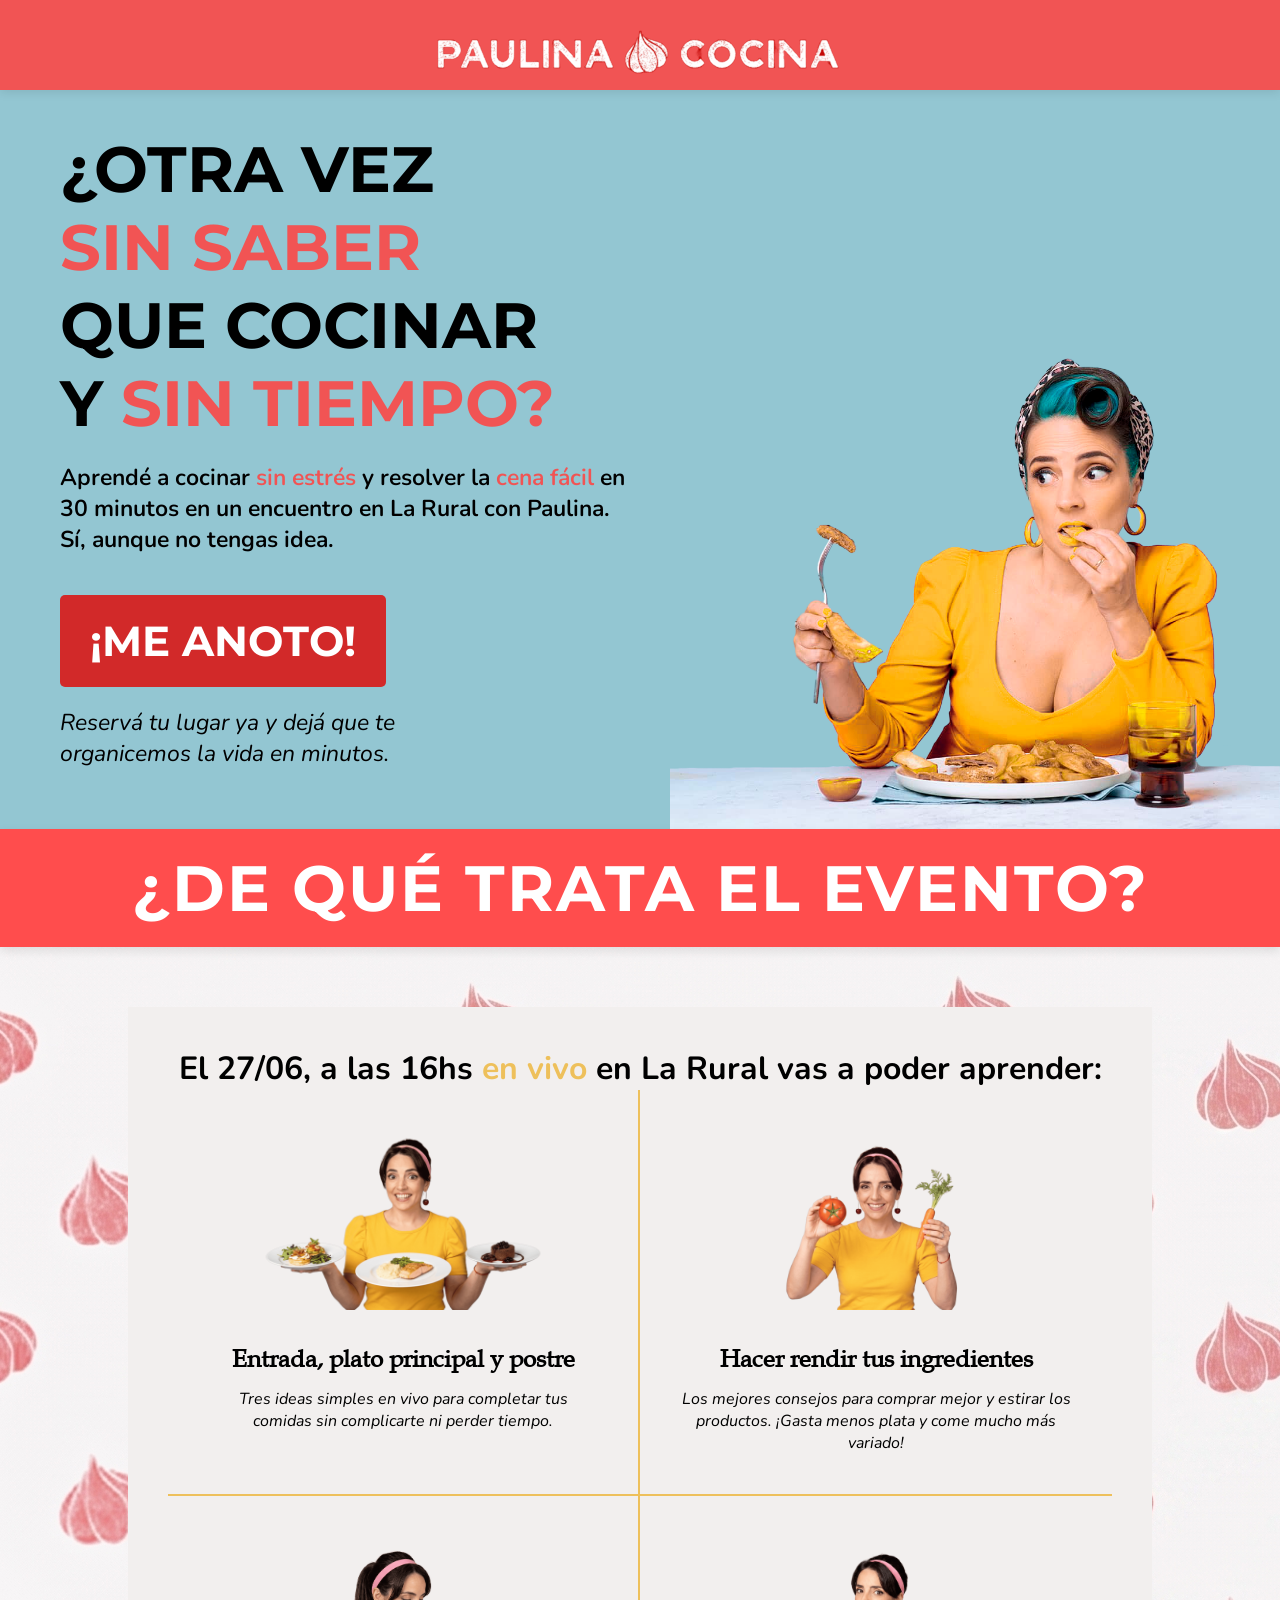
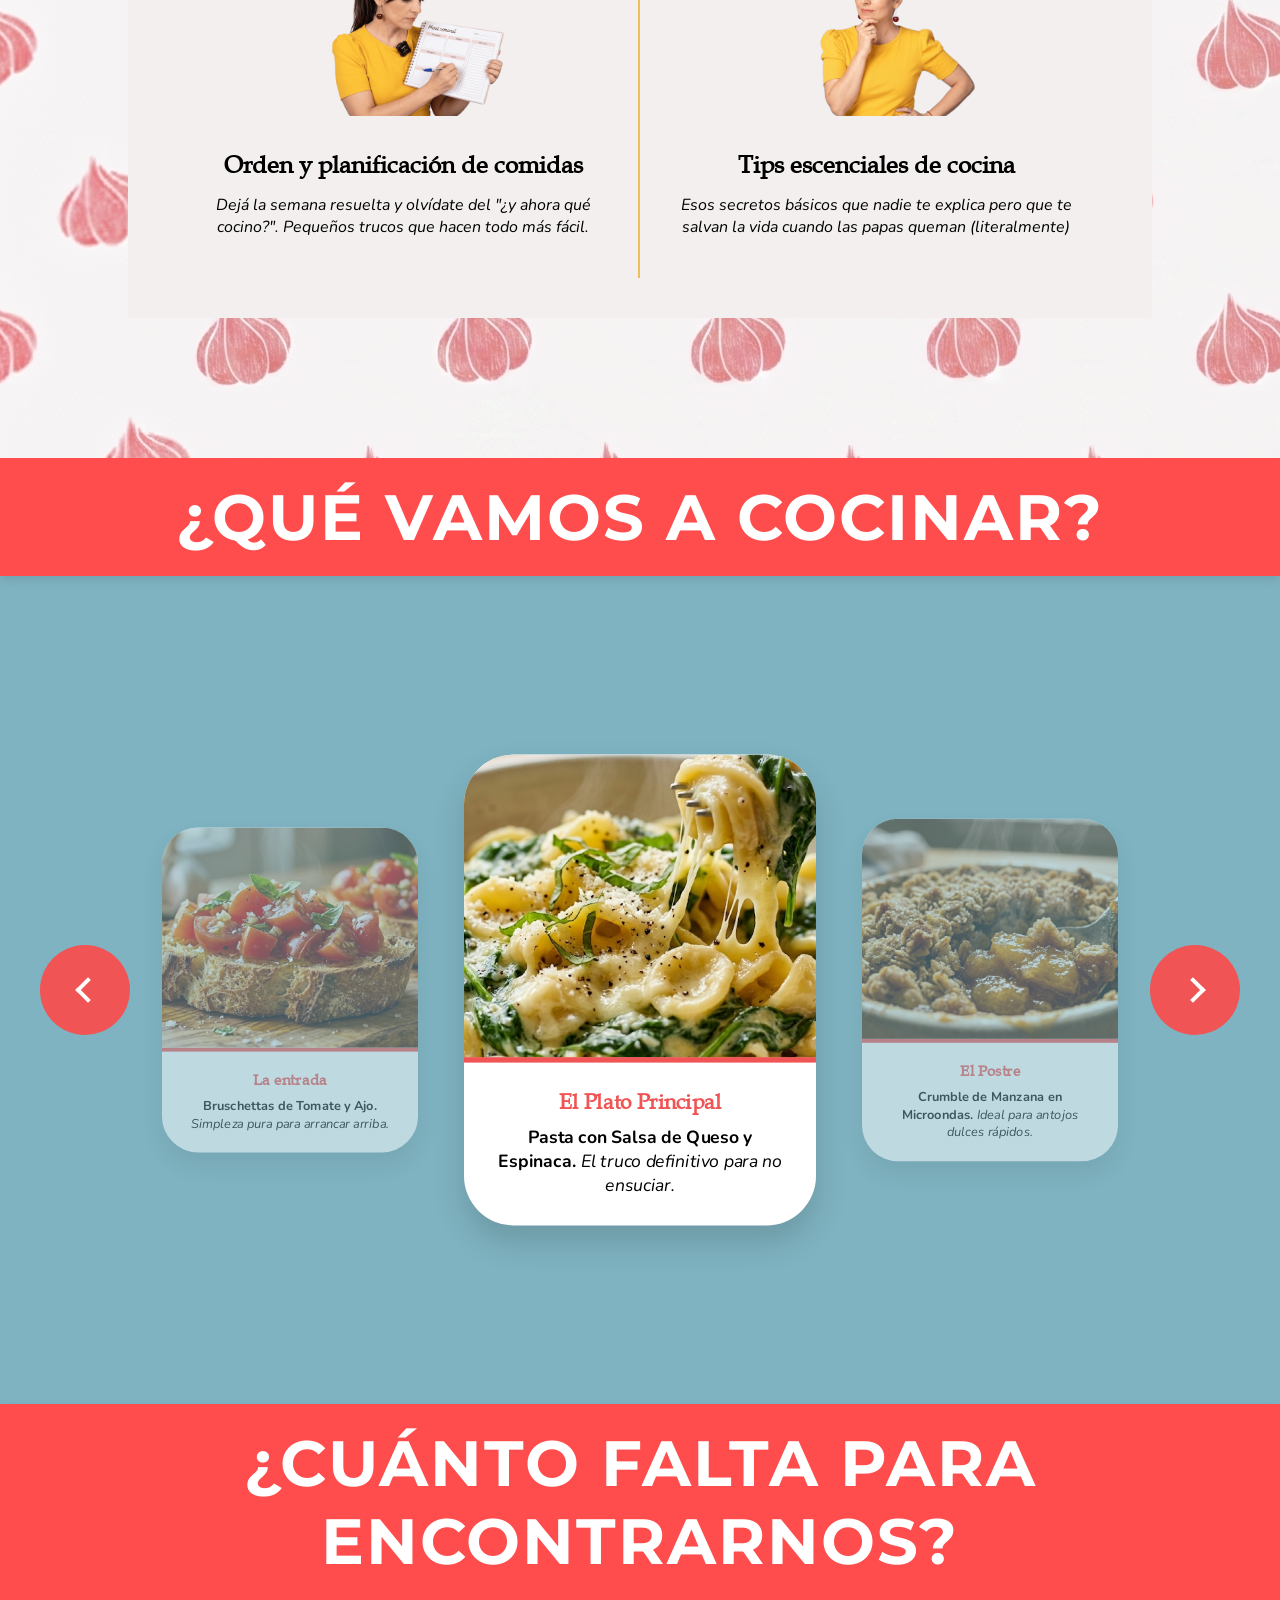
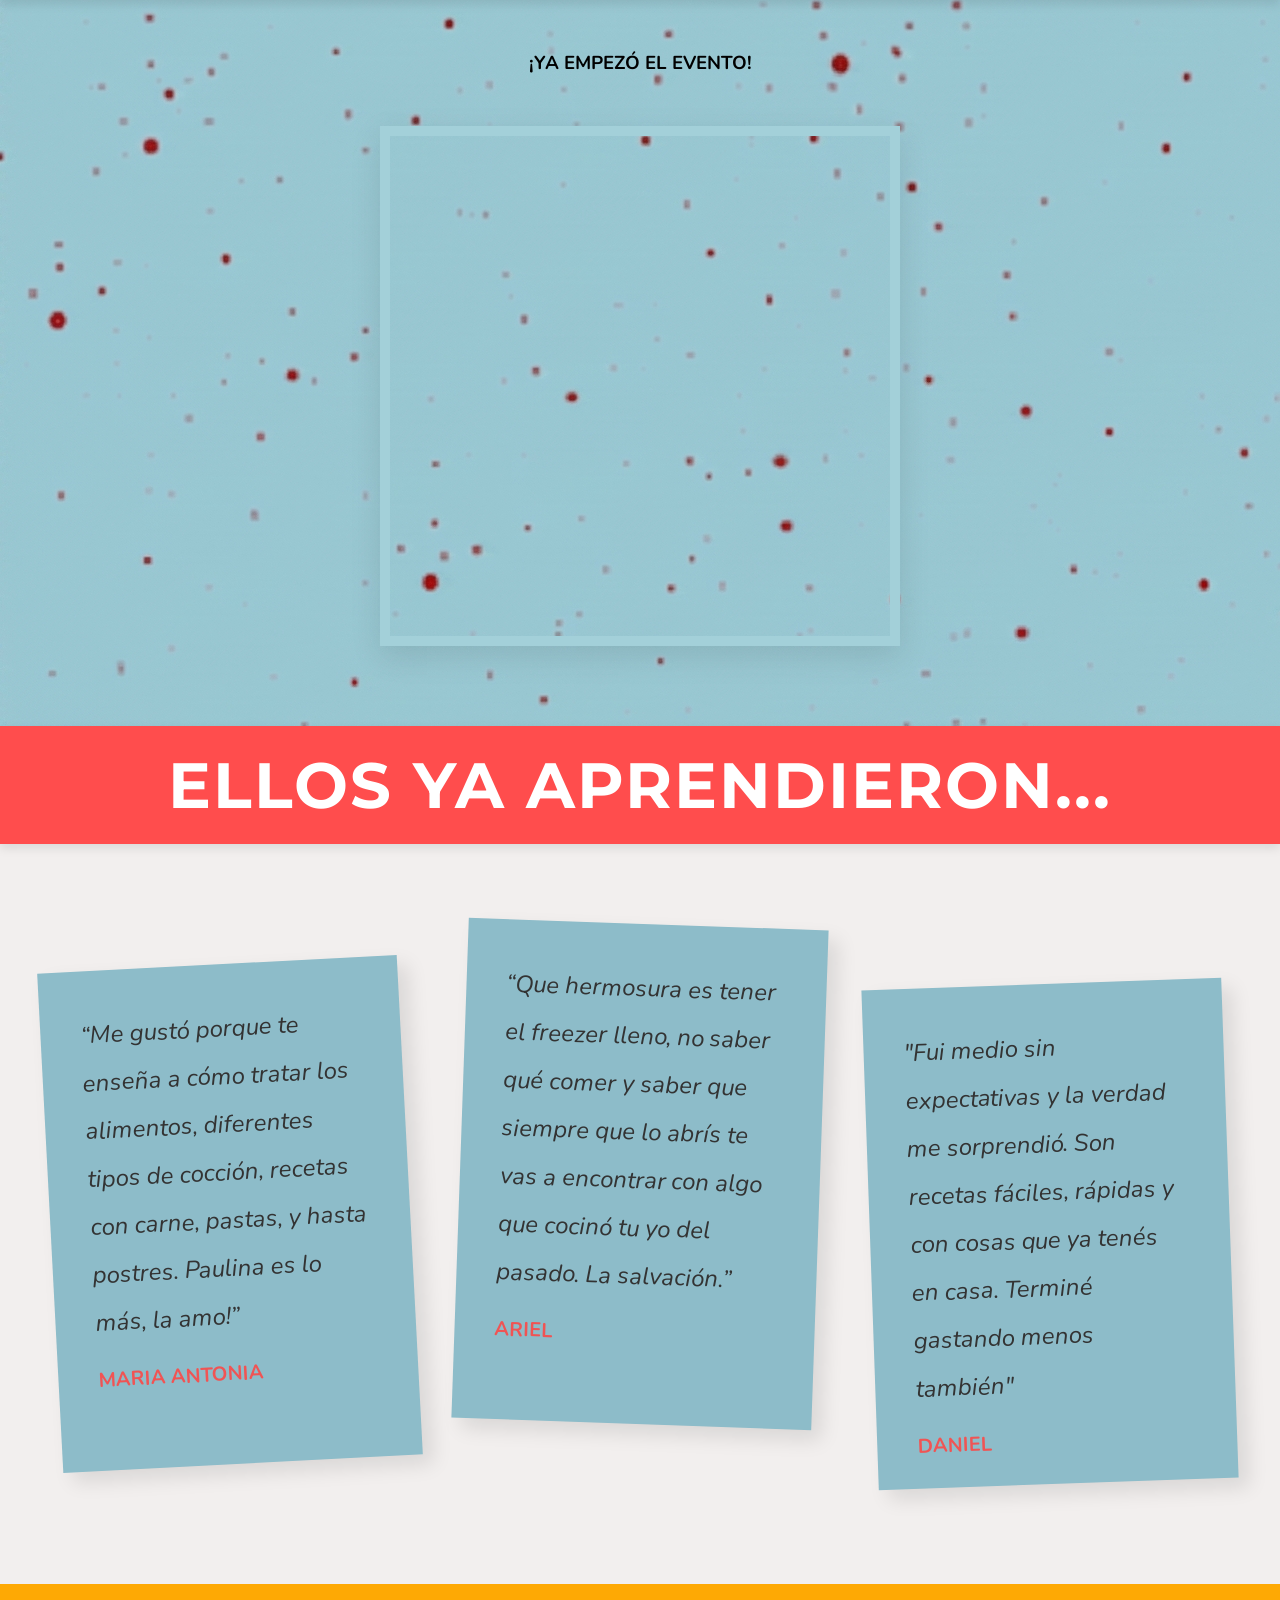
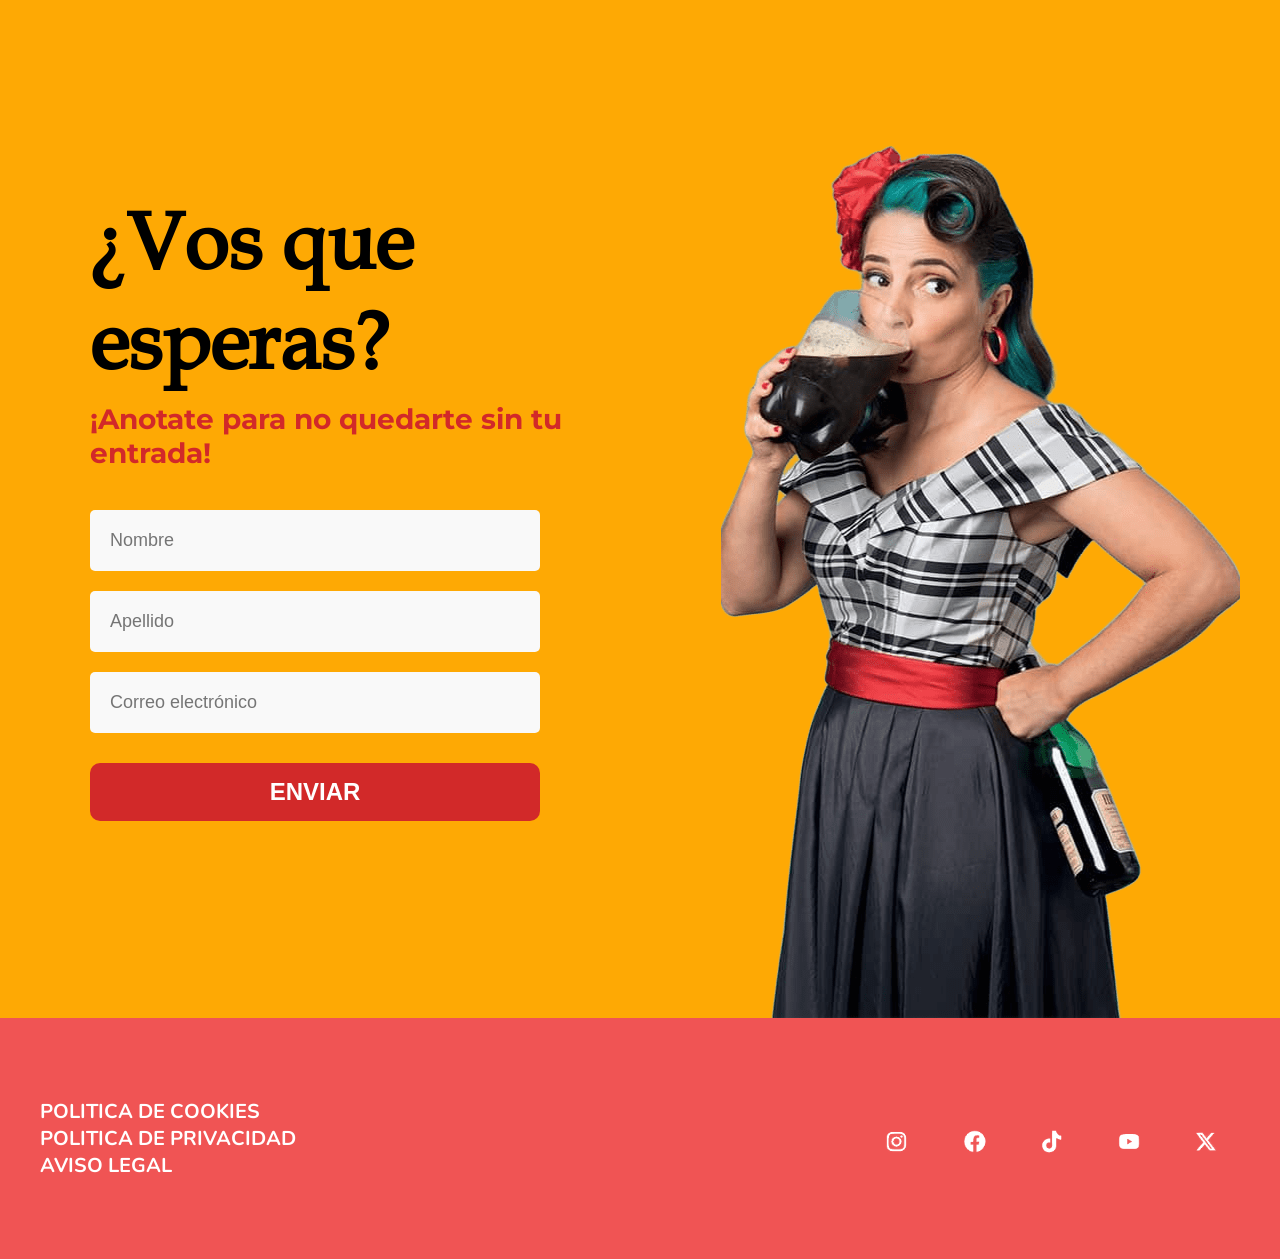
==== index.html @ 24e39377 "Add files via upload" ====
<html>

<head>
    <link rel="stylesheet" href="estilos.css">
    <link rel="preconnect" href="https://fonts.googleapis.com">
    <link rel="preconnect" href="https://fonts.gstatic.com" crossorigin>
    <link href="https://fonts.googleapis.com/css2?family=Nunito:ital,wght@0,200..1000;1,200..1000&display=swap"
        rel="stylesheet">

    <link rel="preconnect" href="https://fonts.googleapis.com">
    <link rel="preconnect" href="https://fonts.gstatic.com" crossorigin>
    <link
        href="https://fonts.googleapis.com/css2?family=Montserrat:ital,wght@0,100..900;1,100..900&family=Nunito:ital,wght@0,200..1000;1,200..1000&display=swap"
        rel="stylesheet">
    <script src="animaciones.js"></script>
    <meta name="viewport" content="width=device-width, initial-scale=1.0">
</head>

<body>
    <header>
        <img src="imagenes/logo.png" alt="">

    </header>



    <section class="hero" id="inicio">
        <div>
            <h1>¿OTRA VEZ <br> <span class="textoresalta"> SIN 
                    SABER </span> <br> QUE COCINAR <br> Y
            <span class="textoresalta"> SIN TIEMPO?</span>
            </h1>
            <p class="texto-pc">
    Aprendé a cocinar <span class="textoresalta">sin estrés</span> y resolver la 
    <span class="textoresalta">cena fácil</span> en <br>
    30 minutos en un encuentro en La Rural con Paulina. <br>
    Sí, aunque no tengas idea.
</p>
            <p class="texto-mobile">
    Aprendé a cocinar <span class="textoresalta">sin estrés</span> y resolver<br>
    la <span class="textoresalta">cena fácil</span> en 30 minutos en un<br>
    encuentro en La Rural con Paulina. <br> Sí,
    aunque no tengas idea.
</p>


            <div class="cta">
                <a href="#formulario" class="boton">¡ME ANOTO!</a>
                <p class="sub-boton">Reservá tu lugar ya y dejá que te <br>
                    organicemos la vida en minutos.</p>
            </div>
        </div>
        <div>
            <img src="imagenes/paulina_portada.png" alt="paulina portada">
        </div>
    </section>



    <section class="infoevento">

        <div class="divisor-rojo">
            <h2>¿DE QUÉ TRATA EL EVENTO?</h2>
        </div>

        <div class="cards">
            <p class="fechayhora">
    El 27/06, a las 16hs <span class="resaltado">en vivo</span> en La Rural vas a poder aprender:
</p>
            <div class="card">
                <img src="imagenes/paulina_platos.png" alt="foto de paulina con platos">
                <h3>Entrada, plato principal y postre</h3>
                <p>Tres ideas simples en vivo para
                    completar tus comidas sin complicarte ni perder tiempo.</p>
            </div>

            <div class="card">
                <img src="imagenes/paulina_verduras.png" alt="">
                <h3>Hacer rendir tus ingredientes</h3>
                <p>Los mejores consejos para comprar mejor y estirar los productos. ¡Gasta menos plata y come mucho más
                    variado!</p>
            </div>

            <div class="card">
                <img src="imagenes/paulina_agenda.png" alt="">
                <h3>Orden y planificación de comidas</h3>
                <p>Dejá la semana resuelta y olvídate del "¿y ahora qué cocino?". Pequeños trucos que hacen todo más
                    fácil.</p>
            </div>

            <div class="card">
                <img src="imagenes/paulina_tips.png" alt="">
                <h3>Tips escenciales de cocina</h3>
                <p>Esos secretos básicos que nadie te explica pero que te salvan la vida cuando las papas queman
                    (literalmente)</p>
            </div>
        </div>
    </section>



    <section class="seccion-comidas">
        <div class="divisor-rojo">
            <h2>¿QUÉ VAMOS A COCINAR?</h2>
        </div>

        <div class="contenedor-carrusel">
            <button class="flecha izquierda"></button>

            <div class="ventana-carrusel">
                <div class="riel-tarjetas">
                    <div class="tarjeta">
                        <img src="imagenes/entrada.png" alt="Entrada">
                        <div class="info-tarjeta">
                            <h3>La entrada</h3>
                            <p> <span class="negrita"> Bruschettas de Tomate y Ajo. </span> Simpleza pura para arrancar arriba.</p>
                        </div>
                    </div>

                    <div class="tarjeta">
                        <img src="imagenes/principal.jpeg" alt="Plato Principal">
                        <div class="info-tarjeta">
                            <h3>El Plato Principal</h3>
                            <p> <span class="negrita"> Pasta con Salsa de Queso y Espinaca. </span> El truco definitivo para no ensuciar.</p>
                        </div>
                    </div>

                    <div class="tarjeta">
                        <img src="imagenes/postre.png" alt="Postre">
                        <div class="info-tarjeta">
                            <h3>El Postre</h3>
                            <p> <span class="negrita"> Crumble de Manzana en Microondas. </span> Ideal para antojos dulces rápidos.</p>
                        </div>
                    </div>
                </div>
            </div>

            <button class="flecha derecha"></button>
        </div>
    </section>



    <section class="seccion-contador">
        <div class="divisor-rojo">
            <h2>¿CUÁNTO FALTA PARA ENCONTRARNOS?</h2>
        </div>

        <div class="contenedor-flexible">
            <div class="bloque-ajos">
                <div class="ajo-item">
                    <img src="imagenes/ajo.png" alt="ajo">
                    <div class="texto-ajo"><span id="dias">20</span>
                        <p>días</p>
                    </div>
                </div>
                <div class="ajo-item">
                    <img src="imagenes/ajo.png" alt="ajo">
                    <div class="texto-ajo"><span id="horas">14</span>
                        <p>horas</p>
                    </div>
                </div>
                <div class="ajo-item">
                    <img src="imagenes/ajo.png" alt="ajo">
                    <div class="texto-ajo"><span id="min">57</span>
                        <p>min.</p>
                    </div>
                </div>
                <div class="ajo-item">
                    <img src="imagenes/ajo.png" alt="ajo">
                    <div class="texto-ajo"><span id="seg">44</span>
                        <p>seg.</p>
                    </div>
                </div>
            </div>

            <div class="contenedor-mapa">
                <iframe
                    src="https://www.google.com/maps/embed?pb=!1m18!1m12!1m3!1d3285.013396754505!2d-58.42364207426082!3d-34.5785275729633!2m3!1f0!2f0!3f0!3m2!1i1024!2i768!4f13.1!3m3!1m2!1s0x95bcb59cd6452553%3A0x6b521307d135059a!2sLa%20Rural!5e0!3m2!1ses-419!2sar!4v1776716059352!5m2!1ses-419!2sar"
                    width="600" height="450" style="border:0;" allowfullscreen="" loading="lazy"
                    referrerpolicy="no-referrer-when-downgrade"></iframe>
            </div>
        </div>
    </section>



    <section class="testimonioss">
        <div class="divisor-rojo">
            <h2>ELLOS YA APRENDIERON...</h2>
        </div>

        <div class="contenedor-postits">
            <div class="postit">
                <blockquote>
                    <p>“Me gustó porque te enseña a cómo tratar los alimentos, diferentes tipos de cocción, recetas con
                        carne, pastas, y hasta postres. Paulina es lo más, la amo!”</p>
                </blockquote>
                <cite>MARIA ANTONIA</cite>
            </div>

            <div class="postit">
                <blockquote>
                    <p>“Que hermosura es tener el freezer lleno, no saber qué comer y saber que siempre que lo abrís te
                        vas a encontrar con algo que cocinó tu yo del pasado. La salvación.”</p>
                </blockquote>
                <cite>ARIEL</cite>
            </div>

            <div class="postit">
                <blockquote>
                    <p>"Fui medio sin expectativas y la verdad me sorprendió. Son recetas fáciles, rápidas y con cosas
                        que ya tenés en casa. Terminé gastando menos también"</p>
                </blockquote>
                <cite>DANIEL</cite>
            </div>
        </div>
    </section>





    <section class="final" id="formulario">
        <div class="contenedor-columnas">
            <div class="columna-izquierda">
                <h2 class="titulo-final">¿Vos que esperas?</h2>
                <p class="subtitulo-final">¡Anotate para no quedarte sin tu entrada!</p>

                <form class="formulario-final">
                    <input type="text" placeholder="Nombre" required>
                    <input type="text" placeholder="Apellido" required>
                    <input type="email" placeholder="Correo electrónico" required>
                    <button type="submit" class="boton-enviar">ENVIAR</button>
                </form>
            </div>







            <div class="columna-derecha">
                <img src="imagenes/paulinafernet.png" alt="Paulina con Fernet">
            </div>
        </div>
    </section>

    <footer>
        <div class="footer-contenido">
            <div class="footer-links">
                <p>POLITICA DE COOKIES</p>
                <p>POLITICA DE PRIVACIDAD</p>
                <p>AVISO LEGAL</p>
            </div>

            <div class="footer-redes">
                <a href="https://www.instagram.com/paulinacocina/">
                <img src="imagenes/iglogo.png" alt="Instagram"></a>

               <a href="https://www.facebook.com/paulinacocina.net?locale=es_LA"> <img src="imagenes/facebooklogo.png" alt="Facebook"></a>
               
               
               <a href="https://www.tiktok.com/@paulinacocina"><img src="imagenes/tiktoklogo.png" alt="TikTok"></a>
             
             <a href="https://www.youtube.com/@paulinacocina">  <img src="imagenes/ytlogo.png" alt="YouTube"></a>
               <a href="https://x.com/paulina_cocina"> <img src="imagenes/twitterlogo.png" alt="Twitter"></a>
            </div>
        </div>
    </footer>

    <div id="modalExito" class="modal-overlay">
        <div class="modal-contenido">

            <div class="cuerpo-modal">
                <div class="circulo-check">
                    <div class="check-icono"></div>
                </div>
                <h2 id="mensajeExito">¡LISTO, <span id="userName"></span>! YA ESTÁS ADENTRO!</h2>
                <p>Revisá tu mail que te mandamos los detalles <br> ¡No te pierdas de esta experiencia!</p>
                <button id="cerrarModal" class="boton-volver" type="button">Volver al inicio</button>
            </div>
        </div>
    </div>
</body>

</html>
---- estilos.css ----
* {
    margin: 0;
    padding: 0;
    box-sizing: border-box;
}

html, body {
    overflow-x: hidden; /* Evita el scroll horizontal */
    width: 100%;
}
@font-face {
    font-family: 'Montserrat'; /* El nombre que vos elijas */
    src: url('fuentes/Montserrat-VariableFont_wght.ttf/');}

  @font-face {  font-family: "Nunito";
    src: url(fuentes/Nunito-Italic-VariableFont_wght.ttf);}

  @font-face {  font-family: "Book Antiqua";
    src: url(fuentes/bookantiqua.ttf);
} 





body {
    font-family: 'Nunito', sans-serif;
   
}

header {
 background-color: #F15454;
    height: 90px;
    padding: 0 20px;
    color: white;
    text-align: center;
    font-weight: 700;
    letter-spacing: 2px;
    
    /* fijo arriba */
    position: sticky;
    top: 0;
    z-index: 1000; 
    
    /* Centrado logo */
    display: flex;
    justify-content: center;
    align-items: center;
    box-shadow: 0 2px 10px rgba(0,0,0,0.1);
}
    

     /*SECCION PORTADA */

.hero h1 { 
    font-family: 'Montserrat';
    font-size: 64px;
    font-weight: 700;
}



.textoresalta{
color: #F15454;
}


.hero {
    background: #93C6D2;
    width: 100%;
    display: grid;
    grid-template-columns: 1fr 1fr;
    align-items: center; /* Mantiene el texto centrado verticalmente */
    padding: 40px 0px 0px 60px;
} 
.hero > div:last-child {
    align-self: flex-end; /* Empuja solo este bloque hacia abajo */
    line-height: 0;       /* Elimina espacios fantasmas debajo de la imagen */
    justify-content: flex-end; /* 👉 la empuja a la derecha */
    align-items: flex-end;


}

.hero img {
    height: auto;
    width: 120%;
    display: block; /* Ayuda a que pegue contra el borde inferior */
}
.hero p {
    font-size: 23px;
    margin: 20px 0;
    padding: 0;

}
.texto-mobile {
    display: none;
    font-weight: 650;
}

.texto-pc {
    font-weight: 650;
}

a {
   
    display: inline-block;
    background: #D22929;
    color: white;
    padding: 20px 30px;
    text-decoration: none;
    font-weight: bold;
    border-radius: 5px;
    margin-top: 40px
}

.cta {
    margin-left: 0;   /* Cambiado de 40px a 0 */
    margin-right: 0;  /* Cambiado de 40px a 0 */
    text-align: left; /* Asegura que el contenido interno se alinee a la izquierda */
    transform: translateY(-40px); 
}

.boton {
    font-family: 'montserrat', sans-serif;
    font-size: 42px;
    font-weight: 700;
    margin-top: 60px;
}

.sub-boton {
    font-size: 24px;
    padding: 0px 0px 50px 0px;
  
}


 /*SECCION DE QUE TRATAE EL EVENTO */

.divisor-rojo {
    background-color: #ff4d4d;
    width: 100%;               /* Que ocupe todo el ancho */
    padding: 20px 0;           /* Espacio arriba y abajo del texto */
    text-align: center;        /* Centra el texto */
    box-shadow: 0 4px 10px rgba(0,0,0,0.1); /* Sombra suave abajo */
  }

  .divisor-rojo h2 {
    color: white;              /* Letra blanca */
    font-family: "Montserrat";
    font-size: 64px;
    margin: 0;
    text-transform: uppercase; /* Todo en mayúsculas */
    letter-spacing: 2px;     
  }
  
 .infoevento {
        background-image: url('imagenes/fondocebollas.png'); 
        padding-bottom: 80px;
        width: 100%;
        display: flex;
        flex-direction: column;
        align-items: center;
    }
    .fechayhora {
       grid-column: span 2;
        text-align: center;
        font-weight: bold;
        font-family: Nunito;
        font-size: 32px
     
    }

   .cards { 
        background-color: #f2efee;
        width: 80%; /* Ajusta según tu Figma */
        max-width: 1100px;
        margin: 60px auto; /* 60px es la separación con el título rojo */
        display: grid;
        grid-template-columns: 1fr 1fr; 
        padding: 40px;
        position: relative;
    }
.resaltado {
    color: #eec05b; /* tu rojo */
}

    /* cada cuadrito y cada imagen */
    .card {
        padding: 40px;
        text-align: center;
        display: flex;
        flex-direction: column;
        align-items: center;
    }

    .card img {
        height: 200px; 
        margin-bottom: 20px;
    }

    .card h3 {
        font-size: 24px;
     font-family: 'Book Antiqua', serif;
       
    }

 /* --- CONFIGURACIÓN DE BORDES AMARILLOS --- */
    
    /* Línea vertical: Se la damos a la card 1 y 3 (las de la izquierda) */
    /* Como el párrafo es el elemento 1, las cards son el 2, 3, 4 y 5 */
    .card:nth-child(2), .card:nth-child(4) {
        border-right: 2px solid #eec05b;
    }

    /* Línea horizontal: Se la damos a la card 1 y 2 (las de arriba) */
    /* En el código son el elemento 2 y 3 */
    .card:nth-child(2), .card:nth-child(3) {
        border-bottom: 2px solid #eec05b;
    }

    /* Ajuste de imágenes y textos */
    .card img {
        height: 180px;
        margin-bottom: 20px;
    }

    .card h3 {
        margin: 15px 0;
        font-size: 24px;
    }




     /*--------------------------------SECCION DE QUE VAMOS A COCINAR ------------------*/
.seccion-comidas {
        background-color: #7fb3c1;
        overflow: hidden;
    }

  .contenedor-carrusel {
        position: relative; /* Clave para mover las flechas */
        display: flex;
        align-items: center;
        justify-content: center;
        width: 100%;
        max-width: 1200px; /* Ajusta según tu diseño */
        margin: 50px auto;
        padding: 150px 80px; /* Creamos un colchón de espacio para las flechas */
    }

    .ventana-carrusel {
        width: 100%;
        overflow: visible; /* Para que se vean las de los costados */
        display: flex;
        justify-content: center;
    }

    .riel-tarjetas {
        display: flex;
        gap: 30px;
        align-items: center;
        transition: transform 0.6s cubic-bezier(0.4, 0, 0.2, 1);
    }

    .tarjeta {
        background-color: white;
        border-radius: 45px;
        min-width: 320px; 
        box-shadow: 0 15px 30px rgba(0,0,0,0.15);
        overflow: hidden;
        transition: all 0.5s ease;
        opacity: 0.5;
        transform: scale(0.8);
    }

    /* La clase que pondrá el JS */
    .tarjeta.activa {
        opacity: 1;
        transform: scale(1.1);
        z-index: 5;
    }

    /* Flechas (Tus estilos de dibujo) */
    .flecha {
        background-color: #f05454;
        border: none;
        border-radius: 50%;
        width: 90px;
        height: 90px;
         padding: 0;             
  aspect-ratio: 1 / 1;     
  flex-shrink: 0; 
        cursor: pointer;
        position: relative;
        display: flex;
        justify-content: center;
        align-items: center;
        z-index: 10;
    }

    .flecha::after {
        content: '';
        width: 14px; height: 14px;
        border-top: 4px solid white;
        border-right: 4px solid white;
    }

    .flecha.izquierda::after { transform: rotate(-135deg); margin-left: 5px; }
    .flecha.derecha::after { transform: rotate(45deg); margin-right: 5px; }
    
    .negrita {
font-weight: 700;

    }
    .tarjeta img { width: 100%; height: 280px; object-fit: cover; border-bottom: 5px solid #f05454; }
    .info-tarjeta { 
        padding: 25px; 
        text-align: center;
     }
    .info-tarjeta h3 { 
        color: #f05454; 
        margin-bottom: 10px;
     font-family: 'Book Antiqua', serif;
    } 



   /*--------------------------------SECCION DEl contador ------------------*/


    .seccion-contador {
      background-image: url(imagenes/fondomanchas.png);
        padding-bottom: 80px;
        text-align: center;
    }

    .contenedor-flexible {
        display: flex;
        flex-direction: column;
        align-items: center;
        gap: 50px;
        margin-top: 50px;
    }

    /* --- ESTILO DE LOS AJOS --- */
    .bloque-ajos {
        display: flex;
        justify-content: center;
        gap: 30px;
        
    }

    .ajo-item {
        position: relative; /* Para que el texto se mueva adentro del ajo */
        width: 247px;
    }

    .ajo-item img {
        width: 100%;
    }

    .texto-ajo {
        position: absolute;
        top: 65%; /* Ajusta esto para centrar el número en la panza del ajo */
        left: 47%;
        transform: translate(-50%, -50%);
        color: #f05454; /* Rojo */
        font-family: 'Arial Black', sans-serif;
    }

    .texto-ajo span {
        font-size: 90px;
        display: block;
        line-height: 1;
    }

    .texto-ajo p {
        font-size: 1rem;
        margin: 0;
        font-family: serif; 
    }

    /* --- ESTILO DEL MAPA --- */
    .contenedor-mapa {
        border: 10px solid #a3d0d9; /* Borde celeste clarito */
        box-shadow: 0 10px 30px rgba(0,0,0,0.1);
        line-height: 0; /* Quita espacio extra abajo */
    }

    .contenedor-mapa iframe {
        width: 500px; /* Ancho en PC */
        height: 500px; }




/*---------------------- TESTIMONIOSSSSSSSSSSSSSSSSSSSSSS---------------------------- */

    .testimonioss {
        background-color: #f2efee; 
        padding-bottom: 100px;
        text-align: center;
    }

    .contenedor-postits {
        display: flex;
        justify-content: center;
        align-items: flex-start;
        gap: 50px;
        margin-top: 80px;
        padding: 0 50px;
    }

    .postit {
        background-color: #8dbcc9;
        width: 500px;
        height: 500px;
        padding: 40px;
        box-shadow: 10px 10px 20px rgba(0,0,0,0.1); /* Sombra */
        transition: transform 0.3s ease;
    }

    /* --- Rotaciones d  cada uno --- */
    .postit:nth-child(1) {
        transform: rotate(-3deg);
        margin-top: 40px;
    }

    .postit:nth-child(2) {
        transform: rotate(2deg);
    }

    .postit:nth-child(3) {
        transform: rotate(-2deg);
        margin-top: 60px;
    }

    /* Efecto al pasar el mouse */
    .postit:hover {
        transform: rotate(0deg) scale(1.05);
        z-index: 10;
    }

    /* --- TEXTO  DEL POST-IT --- */
    .postit blockquote p {
        font-size: 150%;
        line-height: 2;
        color: #333;
        margin-bottom: 20px;
        text-align: left;
    }

    .postit cite {
        color: #f05454; /* Rojo para el nombre */
        font-weight: bold;
        font-style: normal;
        display: block;
        text-align: left;
        text-transform: uppercase;
        font-size: 20px
    }
 .final{
        background-color: #FEA904;
        margin: 0px;
        border: 0px;
        padding: 10px 0 0 0; 
    }


.contenedor-columnas {
    display: flex;
    max-width: 1200px;
    margin: 0 auto;
    align-items: center; /* Centra el formulario verticalmente respecto a la imagen */
    justify-content: space-between;
}

.columna-izquierda {
    flex: 1;
    padding-left: 50px;
}

.columna-derecha {
    flex: 1;
    padding-left: 80px;
    display: flex;
    justify-content: flex-end;
}

.columna-derecha img {
    max-width: 200%;
    padding-left: 100px; 
    display: block; /* Quita espacios raros abajo de la imagen */
}

/* --- ESTILOS DEL FORMULARIO --- */

.titulo-final {
    font-family: 'Book Antiqua', serif; /* O la que prefieras */
    font-size: 80px;
    margin-bottom: 10px;
}

.subtitulo-final {
    font-family: 'Montserrat', sans-serif;
    color: #D22929; /* Tu rojo */
    font-size: 28px;
    font-weight: 700;
    margin-bottom: 40px;
     
}

.formulario-final {
    display: flex;
    flex-direction: column; /* Apila los inputs uno abajo del otro */
    gap: 20px; /* Espacio entre campos */
    max-width: 450px; /* Para que no sean infinitamente largos */
}

.formulario-final input {
    padding: 20px;
    font-size: 18px;
    border: none;
    border-radius: 5px;
    background-color: #f9f9f9;
}

.boton-enviar {
    background-color: #D22929;
    color: white;
    border: none;
    padding: 15px;
    font-size: 24px;
    font-weight: bold;
    border-radius: 10px;
    cursor: pointer;
    margin-top: 10px;
    transition: background 0.3s;
}

.boton-enviar:hover {
    background-color: #a51f1f;
}

footer{
        background-color: #f05454;
       width: 100%;
        padding: 80px 0;
       
    }

    .footer-redes a {
    background: transparent;
    padding: 15;
    margin-top: 0;
    border-radius: 0;
}
 footer img{
    display: inline-block;
 }

 .footer-contenido {
   
    margin: 0 auto;    /* Centra el contenedor */
    display: flex;
    justify-content: space-between; /* Texto a la izq, logos a la derecha */
    align-items: center; /* Los centra verticalmente entre sí */
    padding: 0 40px;   /* Un margen interno para que no toquen el borde */
}

.footer-links {
    display: block;

    gap: 100px; /* Espacio entre las políticas */
    color: white;
    font-weight: bold;
    font-size: 20px;
}

.footer-redes {
    display: flex;
    gap: 15px; /* Espacio entre logos */
}

.footer-redes img {
    height: 50px; /* Tamaño de los iconos */
    width: auto;
    filter: brightness(0) invert(1); /* Opcional: pone los logos en blanco si son oscuros */
}
.footer-redes img:hover {
    transform: scale(1.2); /* Efecto de agrandado al pasar el mouse */
}

.boton:hover {
    background-color: white; /* Un rojo más oscuro */
color: #a51f1f;
border: #D22929;
    transform: scale(1.05);    
    transition: all 0.3s ease; /* Movimiento suave */
}

.boton-enviar:hover {
 background-color: white; /* Un rojo más oscuro */
color: #a51f1f;
    box-shadow: 0 5px 15px rgba(210, 41, 41, 0.4); /* Brillo rojo abajo */
}

/* --- ESTILOS DEL MODAL DE ÉXITO --- */
.modal-overlay {
    position: fixed;
    top: 0; left: 0;
    width: 100%; height: 100%;
    background: rgba(0, 0, 0, 0.8);
    display: none; /* Se activa con JS */
    justify-content: center;
    align-items: center;
    z-index: 9999;
}

.modal-contenido {
    background: #f2f2f2;
    width: 90%;
    max-width: 600px;
    border-radius: 10px;
    overflow: hidden;
    text-align: center;
    box-shadow: 0 10px 30px rgba(0,0,0,0.5);
}



.cuerpo-modal { padding: 40px; }

.circulo-check {
    width: 100px; height: 100px;
    background: #c8e6c9;
    border: 2px solid #2e7d32;
    border-radius: 50%;
    margin: 0 auto 20px;
    display: flex;
    justify-content: center;
    align-items: center;
}

.check-icono {
    width: 20px; height: 40px;
    border: solid #2e7d32;
    border-width: 0 5px 5px 0;
    transform: rotate(45deg);
    margin-bottom: 10px;
}

.cuerpo-modal h2 {
    font-family: 'Montserrat', sans-serif;
    font-weight: 900;
    font-size: 28px;
    margin-bottom: 15px;
}

.cuerpo-modal h2 span { color: #D22929; }

.boton-volver {
    background-color: #FEA904;
    border: none;
    padding: 15px 40px;
    font-weight: bold;
    font-size: 20px;
    border-radius: 8px;
    cursor: pointer;
    margin-top: 20px;
}

.boton-volver:hover{
    background-color:#D22929;
    color: black;
}






@media (max-width: 768px){

    header {
        height: 60px; /* más bajito */
        padding: 0 15px;
        justify-content: flex-start; /* 👈 clave: lo lleva a la izquierda */
    }

    header img {
        height: 25px; /* achicás el logo */
    }

    header h1 {
        font-size: 16px; /* si es texto en vez de img */
        letter-spacing: 1px;
    }

.hero {
    position: relative;
    display: flex;
    flex-direction: column;
    padding: 40px 20px;
    padding-bottom: 250px;
    gap: 15px;
}
.hero h1 {
    font-family: 'Montserrat';
    font-size: 32px;
    width: 100%;
}
.hero img {
   position: absolute;
    bottom: 0px;   /* 👈 baja la imagen */
    right: -50vw;    /* 👈 se va fuera de la pantalla */
    width: 150vw;     /* 👈 tamaño relativo a la pantalla */
    max-width: none;
    height: auto;
     pointer-events: none;
}

.hero p {
    font-size: 18px;
    margin: 10px 0;
    padding: 0;
}

.texto-pc {
        display: none;
    }

  .texto-mobile {
    display: block;
    font-size: 16px;
    line-height: 1.3;
      max-width: 320px; /* 👈 controla el ancho del texto */
}

a {
    padding: 5px 10px;
}

.cta {
    margin-left: 0;      /* Elimina márgenes */
    margin-right: 0;
    display: flex;
    flex-direction: column;
    align-items: flex-start; /* Cambiado de center a flex-start */
    text-align: left;        /* Cambiado de center a left */
    transform: translateX(0); /* Cambiado de -50px a 0 para que no se salga de la pantalla */
}
.boton {
    font-size: 24px;
    font-weight: 700;
    margin-top: 15px;
}

.hero .sub-boton {
    font-size: 14px;
    padding: 0px
  
}


.contenedor-carrusel {
    margin: 30px auto;     /* antes 50px */
    padding: 60px 20px;    /* antes 150px 80px 😵 */
}

.tarjeta {
    min-width: 220px;   /* antes 320px */
    border-radius: 25px; /* opcional, más proporcionado */
}
.tarjeta img {
    height: 180px; /* antes 280px */
}
.riel-tarjetas {
    gap: 15px; /* antes 30px */
}

.flecha {
    width: 50px;
    height: 50px;
    position: absolute;
    top: 50%;
    transform: translateY(-50%);
}
.flecha.izquierda {
    left: 10px; /* antes estaban muy afuera */
}

.flecha.derecha {
    right: 10px;
}

.flecha::after {
    width: 10px;
    height: 10px;
    border-top: 3px solid white;
    border-right: 3px solid white;
}

.info-tarjeta {
    padding: 15px; /* antes 25px */
}

.info-tarjeta p {
    font-size: 14px;
}

.info-tarjeta h3 {
    font-size: 18px;
}









.cards {
        display: flex !important; /* Cambiamos de grid a flex para que sea más fácil */
        flex-direction: column !important; /* Fuerza la columna única */
        grid-template-columns: 1fr !important; /* Por si acaso mantuviera el grid */
        width: 95% !important;
        margin: 20px auto !important;
        padding: 15px !important;
    }

    .card {
        width: 100% !important;
        border-right: none !important; /* Quita la línea amarilla lateral */
        border-bottom: 2px solid #eec05b !important; /* La pone abajo para separar */
        padding: 30px 10px !important;
    }

    .card:last-child {
        border-bottom: none !important; /* La última no lleva línea abajo */
    }

    .card img {
        height: 150px !important; /* Achicamos un poco las imágenes */
        width: auto !important;
    }

    /* Ajuste del título rojo para que no quede gigante */
    .divisor-rojo h2 {
        font-size: 18px !important;
    }

    .infoevento {
        background-image: url('imagenes/fondocebollas.png'); 
        padding-bottom: 80px;
        width: 100%;
        display: flex;
        flex-direction: column;
        align-items: center;
    }
    .fechayhora {
       grid-column: span 2;
        text-align: center;
        font-weight: bold;
        font-family: Nunito;
        font-size: 15px
     
}
 .card h3 {
        font-size: 18px
    }








    /* --- PARTE DE CONTADOR */
   
.contenedor-flexible {
        gap: 30px !important;
        margin-top: 30px !important;
        width: 100% !important;
        padding: 0 10px !important;
    }

    /* 2. Los ajos: 2 arriba y 2 abajo */
    .bloque-ajos {
        display: grid !important;
        grid-template-columns: 1fr 1fr !important; /* Crea las dos columnas */
        gap: 15px !important;
        width: 90% !important;
        justify-items: center !important;
    }

    .ajo-item {
        width: 140px !important; /* Achicamos el ajo para que entren dos */
    }

    /* 3. Ajustamos los números dentro de los ajos */
    .texto-ajo span {
        font-size: 50px !important; /* Números más chicos para el celu */
    }

    .texto-ajo p {
        font-size: 0.8rem !important;
    }

    /* 4. El Mapa: Que no se desborde */
    .contenedor-mapa {
        width: 95% !important;
        border-width: 5px !important; /* Borde más fino para el celu */
    }

    .contenedor-mapa iframe {
        width: 100% !important; /* Que use todo el ancho disponible */
        height: 300px !important; /* Un poco más petiso para que no ocupe toda la pantalla */
    }

/* --- PARTE DE TESTIMONIOS */

 .testimonioss {
        background-color: #f2efee; 
        padding-bottom: 100px;
        text-align: center;
    }

    .contenedor-postits {
        display: grid;
        justify-content: center;
        align-items: flex-start;
        gap: 60px;
        margin-top: 80px;
        margin-bottom: 20px;
        padding: 0 50px;
    }

    .postit {
        background-color: #8dbcc9;
        width: 300px;
        height: 300px;
        padding: 40px;
        box-shadow: 10px 10px 20px rgba(0,0,0,0.1); /* Sombra */
        transition: transform 0.3s ease;
    }

    /* --- Rotaciones d  cada uno --- */
    .postit:nth-child(1) {
        transform: rotate(-3deg);
        margin-top: 40px;
    }

    .postit:nth-child(2) {
        transform: rotate(2deg);
    }

    .postit:nth-child(3) {
        transform: rotate(-2deg);
        margin-top: 60px;
    }

    /* Efecto al pasar el mouse */
    .postit:hover {
        transform: rotate(0deg) scale(1.05);
        z-index: 10;
    }

    /* --- TEXTO  DEL POST-IT --- */
    .postit blockquote p {
        font-size: 100%;
        line-height: 2;
        color: #333;
        margin-bottom: 20px;
        text-align: left;
        font-weight: 600;
    }

    .postit cite {
        font-size: 15px;
    }

.final {
        background-color: #FEA904 !important; 
        padding: 5px 0 0 0 !important;
        position: relative; 
        overflow: hidden;
    }
 
    .contenedor-columnas {
        display: block !important; 
        width: 100% !important;
        position: relative;
        min-height: 600px;
    }

    /* COLUMNA DEL FORMULARIO */
    .columna-izquierda {
        width: 100% !important;
        padding: 0 20px !important;
        position: relative;
        z-index: 2;
        text-align: left !important;
    }

    .titulo-final {
        font-size: 35px !important;
        line-height: 1.1 !important;
        margin-bottom: 15px !important;
            white-space: nowrap;
            text-align: center;
            margin-top: 20px;
    }

    .subtitulo-final {
        font-size: 18px !important;
        color: #D22929 !important;
        margin-bottom: 20px !important;
        width: 100%;
          text-align: center;
    }

    .formulario-final {
        width: 100% !important; 
    }

    .formulario-final input {
       font-size: 14px !important; 
        height: 40px !important;   
        padding: 8px 12px !important; 
    }
    .formulario-final input::placeholder {
        font-size: 12px !important;
    }

    .boton-enviar {
        width: 100% !important;
        padding: 10px !important;
        font-size: 18px !important;
    }



    /* COLUMNA DE PAULINA CELU (LA CLAVE) */
   /* COLUMNA DE PAULINA (LA CLAVE) */
.columna-derecha {
    position: absolute !important;
    bottom: 0 !important;
    left: 50% !important;
    transform: translateX(-50%) !important;

    width: 100% !important;
    height: 300px; /* 👈 ventana de recorte */

    display: flex;
    justify-content: center;
    align-items: flex-end;

    overflow: hidden; /* 👈 recorta */

    z-index: 1;
    pointer-events: none;
}

.columna-derecha img {
    width: 100%;
    max-width: 420px;
    height: auto;

    transform: translate( -70px, 20% ); /* 👈 (VALOR_X, SUBE la imagen para cortar abajo */
}






     .modal-overlay {
        position: fixed;
    inset: 0; /* 👈 reemplaza top/left/width/height */

    background: rgba(0, 0, 0, 0.8);

    display: none; /* sigue igual, lo activa JS */
    
    justify-content: center;
    align-items: center;

    padding: 20px;
    z-index: 9999;
    }

    .modal-contenido {
        width: 100%;
        max-width: 320px; /* 👈 límite real */
        
        max-height: 90vh; /* 👈 nunca se pasa de la pantalla */
        overflow-y: auto; /* 👈 scroll interno si hace falta */
        
        display: flex;
        flex-direction: column;
        justify-content: center;

        border-radius: 16px;
    }

    .cuerpo-modal {
        padding: 25px 20px;
    }






    

footer {
        padding: 40px 20px !important;
    }

  .footer-contenido {
        display: flex !important;
        flex-direction: column-reverse !important; 
        gap: 30px !important;
        align-items: center !important;
        padding: 40px 10px !important;
    }

    .footer-redes {
        display: flex !important;
        justify-content: center !important;
        gap: 5px !important; 
        margin-bottom: 10px !important;
    }

    .footer-redes img {
        justify-content: center;
        height: 50px !important; /* Tamaño cómodo para tocar con el dedo */
        width: auto !important;
    }


    .footer-links {
        display: flex !important;
        flex-direction: column !important;
        gap: 15px !important;
        text-align: center !important;
        font-size: 15px !important; 
        color: white !important;
        font-weight: bold !important;
    }







}
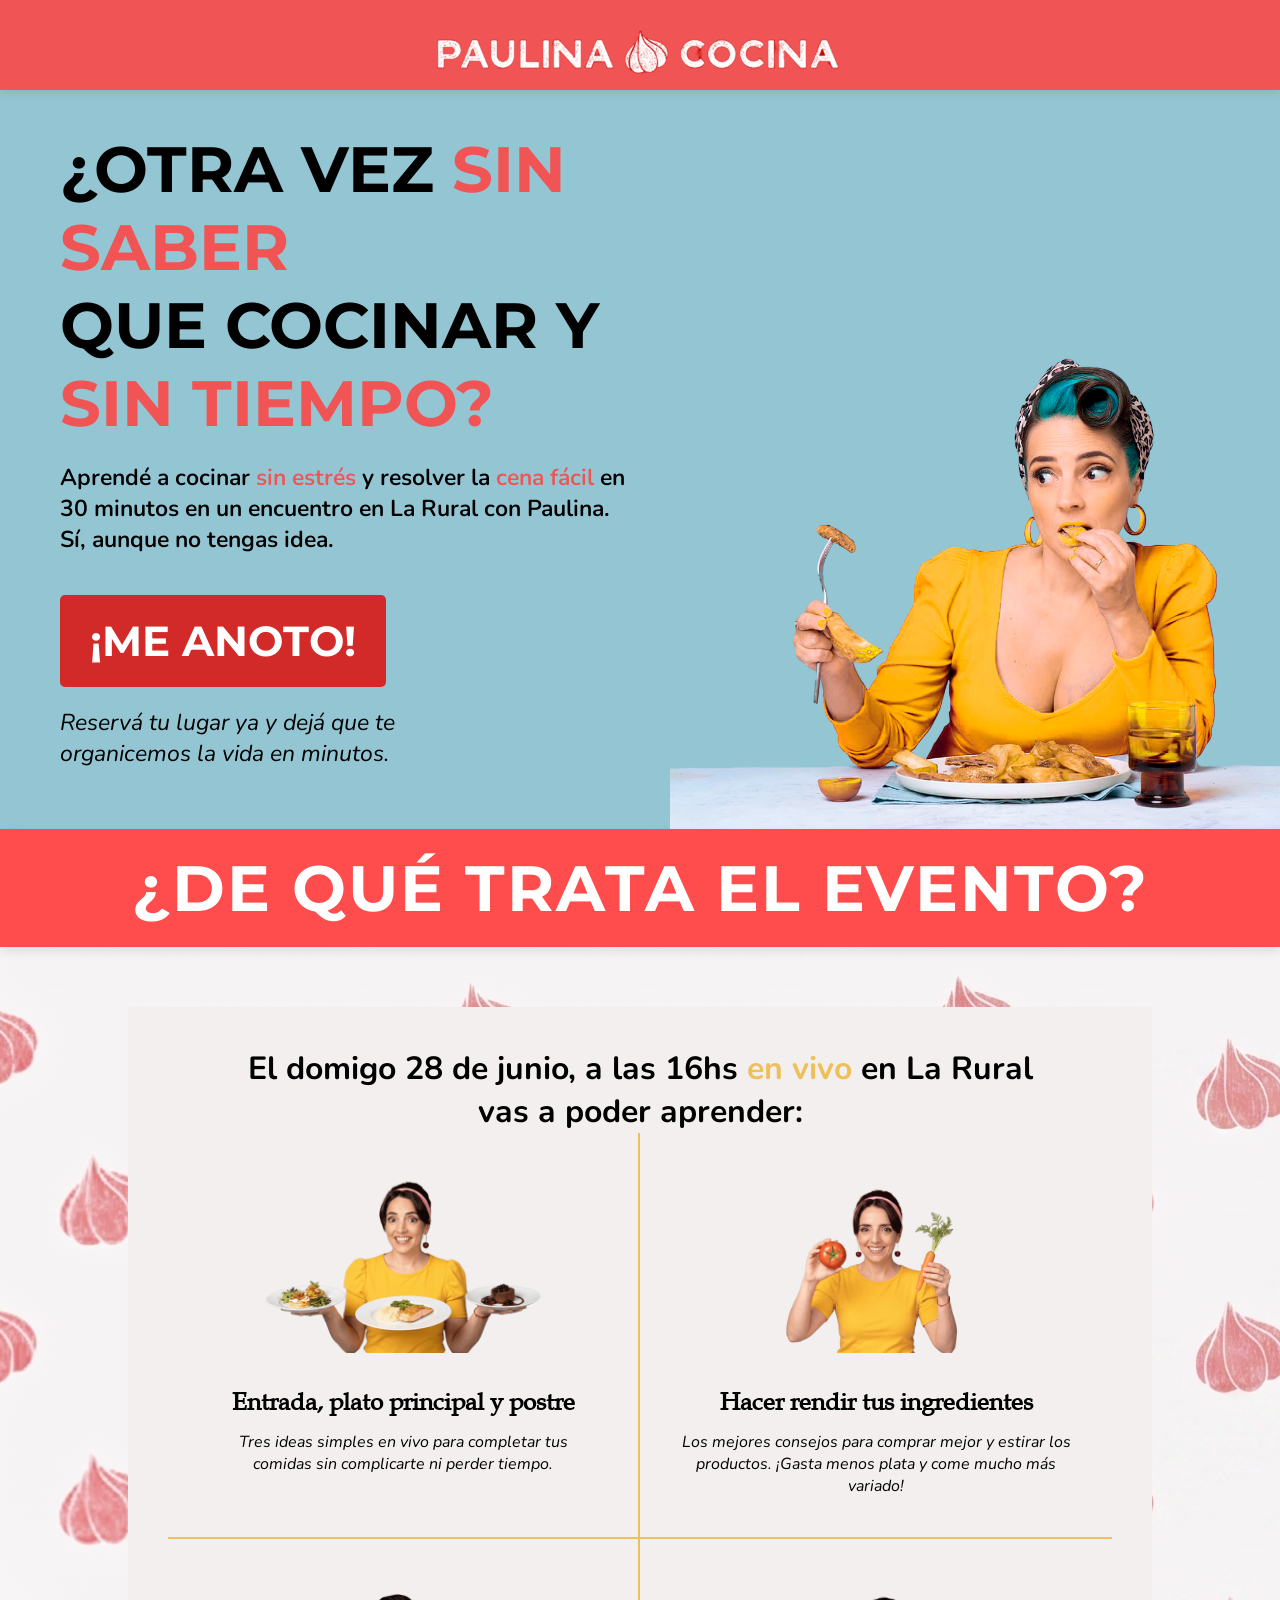
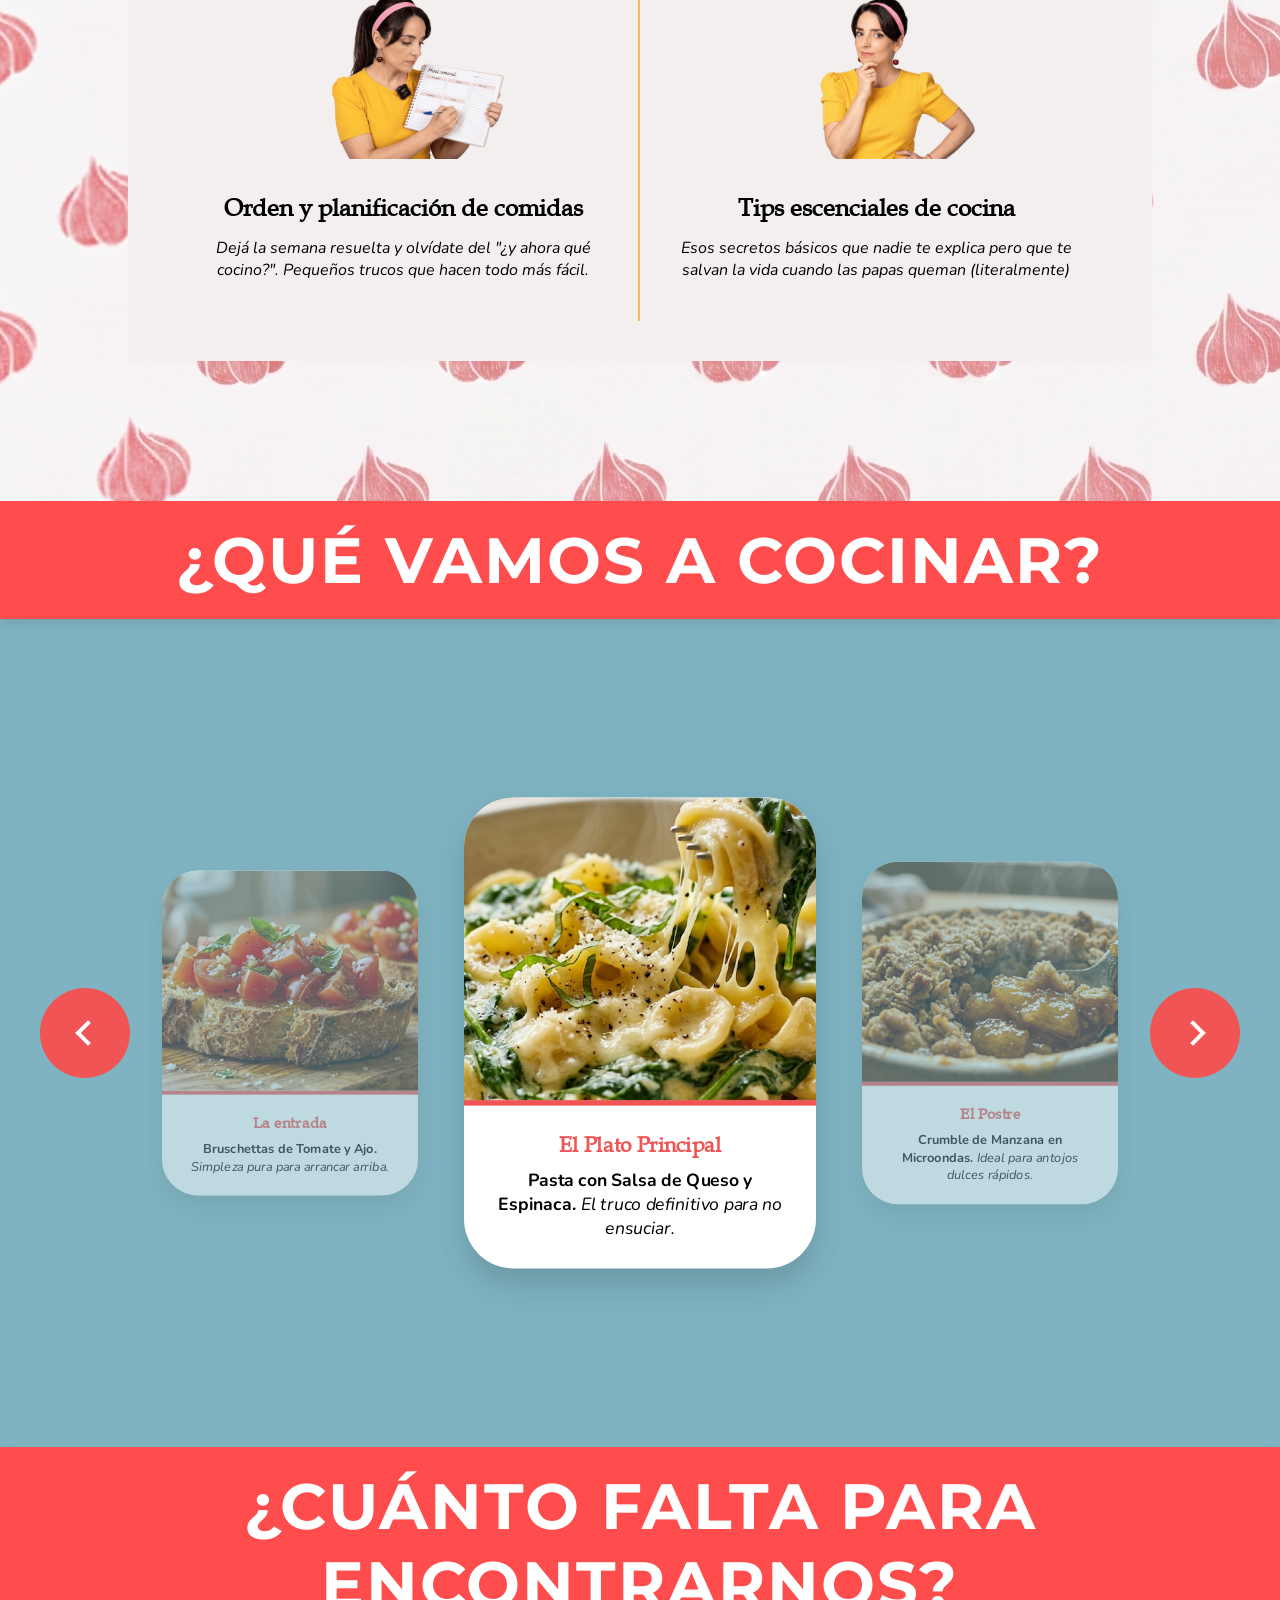
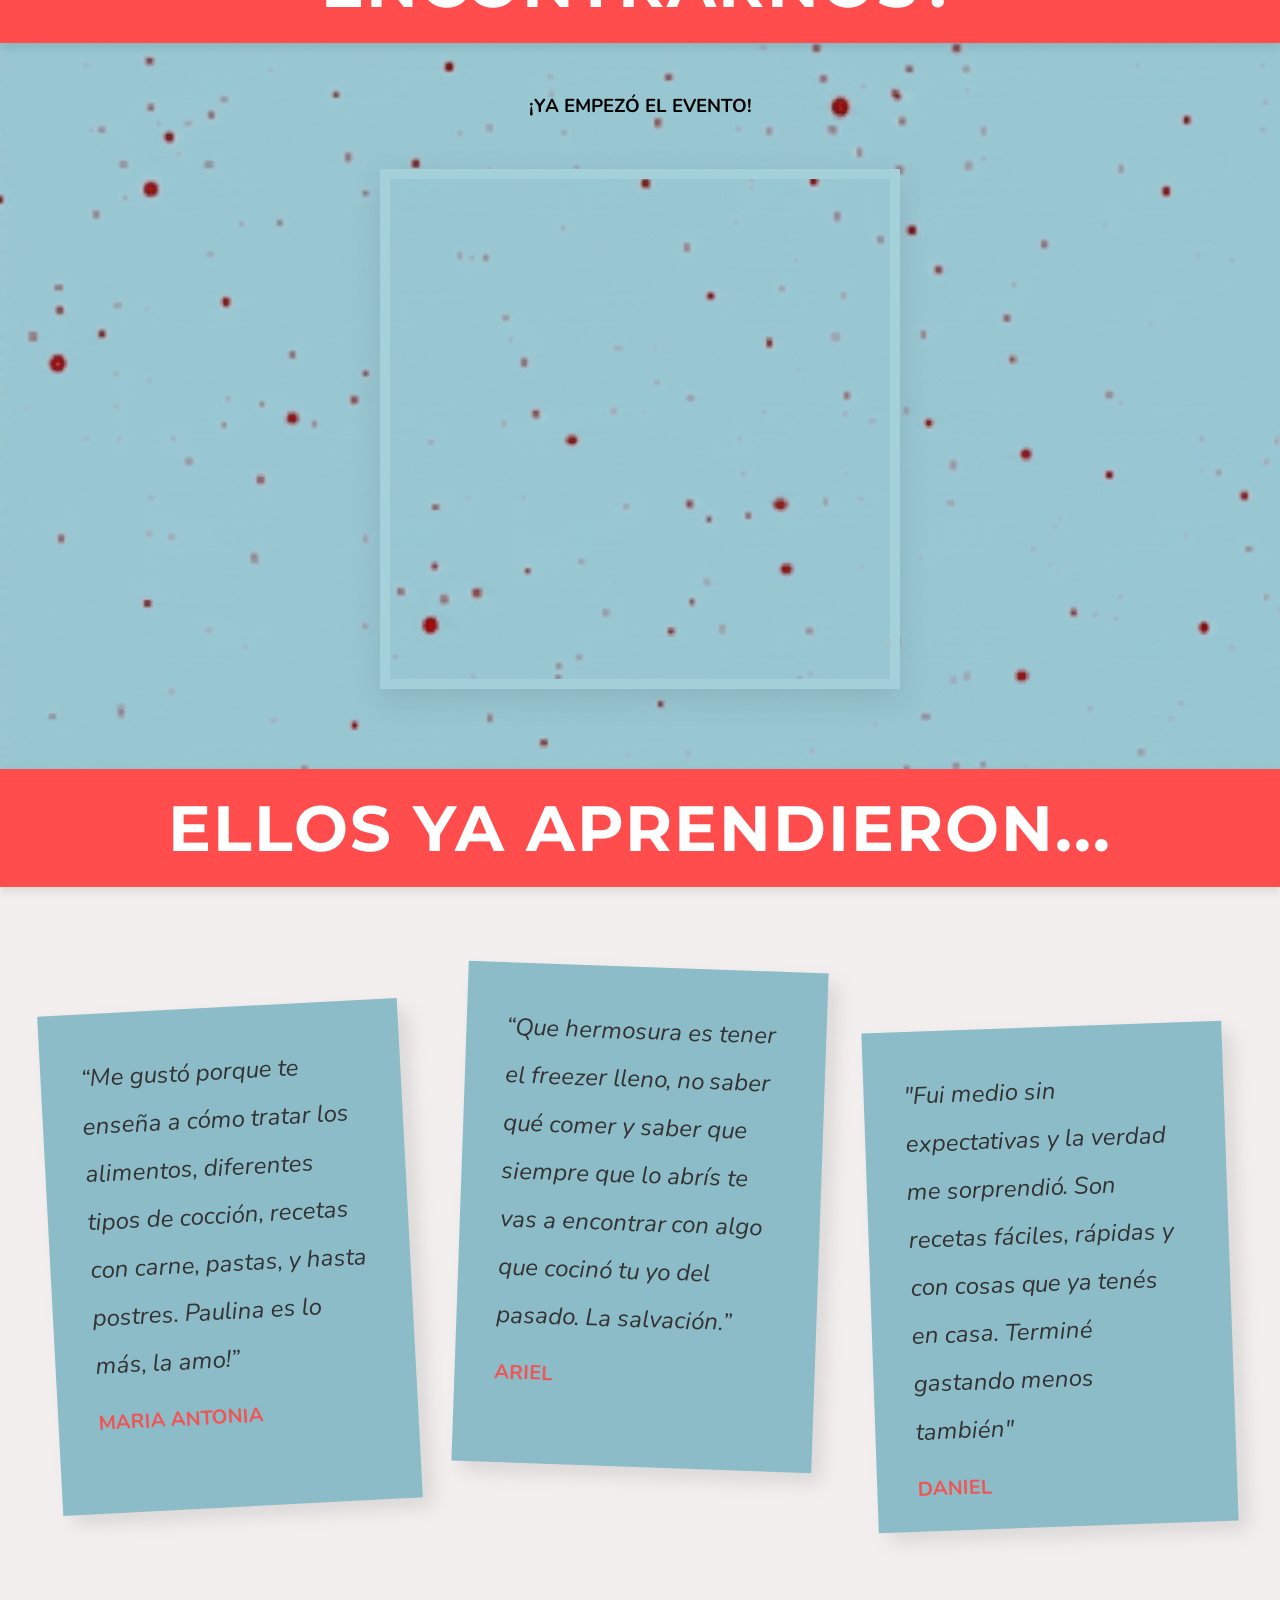
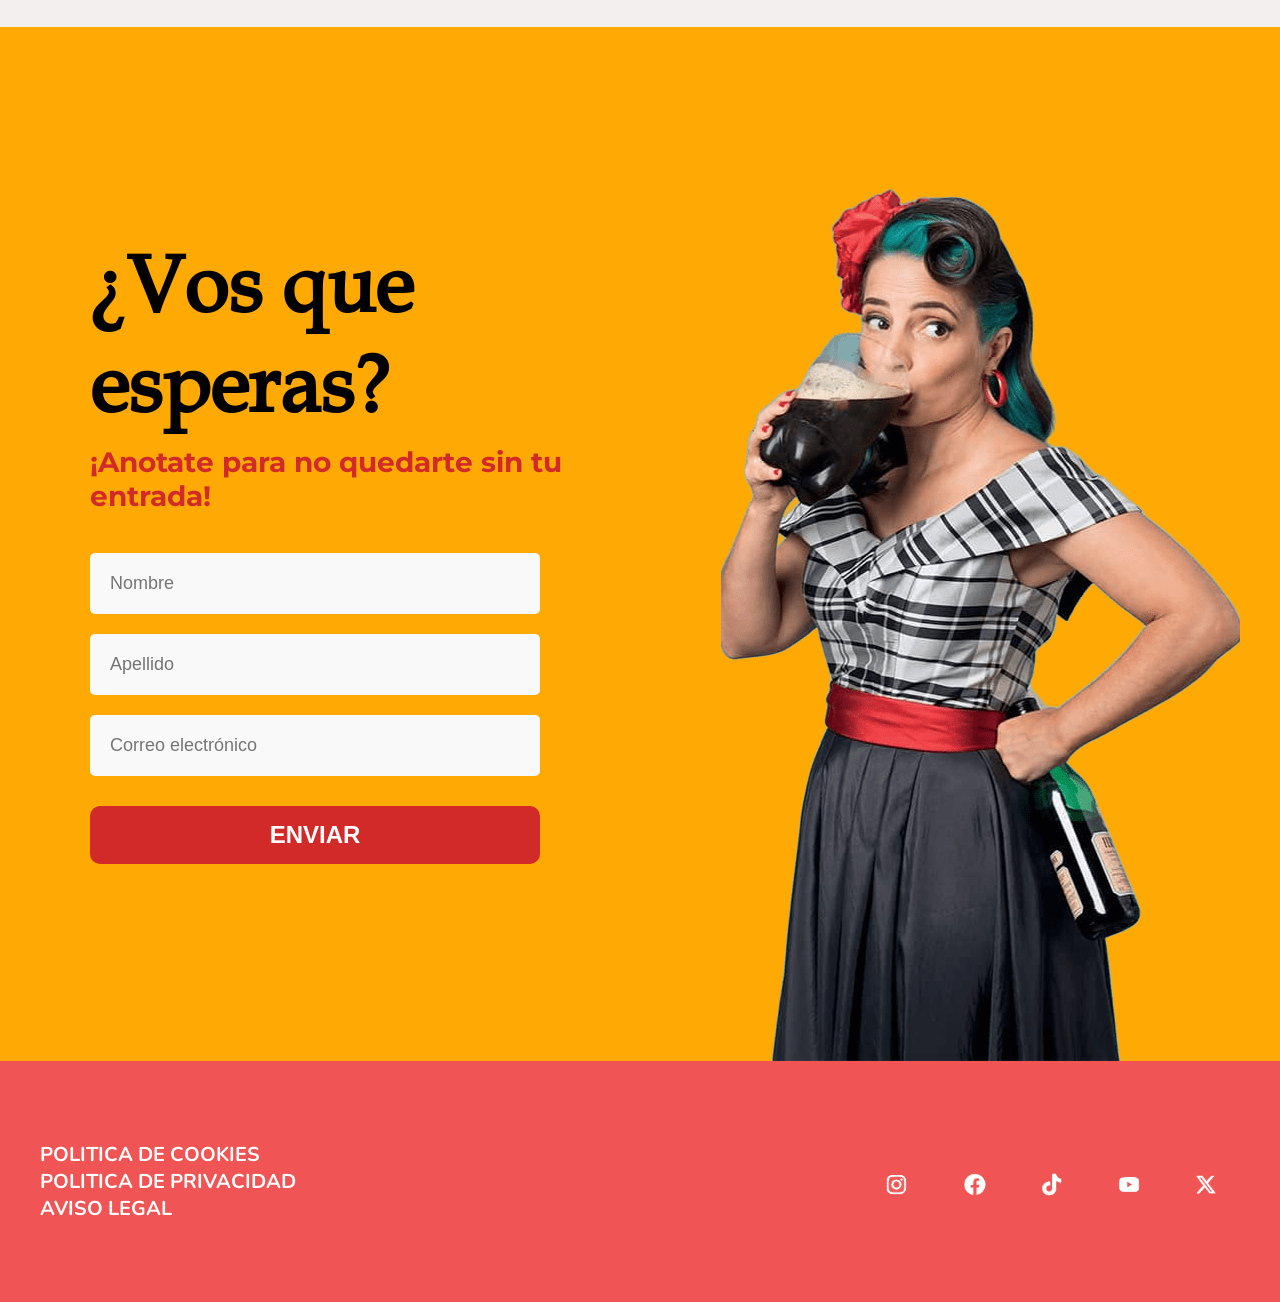
==== commit 17c70215: "Add files via upload" ====
--- a/index.html
+++ b/index.html
@@ -26,10 +26,11 @@
 
     <section class="hero" id="inicio">
         <div>
-            <h1>¿OTRA VEZ <br> <span class="textoresalta"> SIN 
-                    SABER </span> <br> QUE COCINAR <br> Y
-            <span class="textoresalta"> SIN TIEMPO?</span>
-            </h1>
+            <h1>
+    ¿OTRA VEZ <br class="solo-mobile"> <span class="textoresalta">SIN SABER</span>
+<br> QUE COCINAR Y <br>
+    <span class="textoresalta">SIN TIEMPO?</span>
+</h1>
             <p class="texto-pc">
     Aprendé a cocinar <span class="textoresalta">sin estrés</span> y resolver la 
     <span class="textoresalta">cena fácil</span> en <br>
@@ -65,7 +66,7 @@
 
         <div class="cards">
             <p class="fechayhora">
-    El 27/06, a las 16hs <span class="resaltado">en vivo</span> en La Rural vas a poder aprender:
+    El domigo 28 de junio, a las 16hs <span class="resaltado">en vivo</span>  <br class="solo-mobile"> en La Rural   <br class="solo-desktop"> vas a poder aprender: 
 </p>
             <div class="card">
                 <img src="imagenes/paulina_platos.png" alt="foto de paulina con platos">
--- a/estilos.css
+++ b/estilos.css
@@ -1,5 +1,3 @@
-
-
 * {
     margin: 0;
     padding: 0;
@@ -78,7 +76,7 @@
 .hero > div:last-child {
     align-self: flex-end; /* Empuja solo este bloque hacia abajo */
     line-height: 0;       /* Elimina espacios fantasmas debajo de la imagen */
-    justify-content: flex-end; /* 👉 la empuja a la derecha */
+    justify-content: flex-end; 
     align-items: flex-end;
 
 
@@ -89,6 +87,15 @@
     width: 120%;
     display: block; /* Ayuda a que pegue contra el borde inferior */
 }
+
+.solo-mobile {
+    display: none;
+}
+
+.solo-desktop {
+    display: block;
+}
+
 .hero p {
     font-size: 23px;
     margin: 20px 0;
@@ -137,7 +144,7 @@
 }
 
 
- /*SECCION DE QUE TRATAE EL EVENTO */
+ /*SECCION DE QUE TRATA EL EVENTO */
 
 .divisor-rojo {
     background-color: #ff4d4d;
@@ -369,13 +376,16 @@
         left: 47%;
         transform: translate(-50%, -50%);
         color: #f05454; /* Rojo */
-        font-family: 'Arial Black', sans-serif;
+        font-family: 'Montserrat', sans-serif  !important;
+        font-weight: 800;
+
     }
 
     .texto-ajo span {
         font-size: 90px;
         display: block;
         line-height: 1;
+    
     }
 
     .texto-ajo p {
@@ -705,9 +715,9 @@
     position: relative;
     display: flex;
     flex-direction: column;
-    padding: 40px 20px;
-    padding-bottom: 250px;
+    padding: 40px 15px 250px 15px;
     gap: 15px;
+     overflow: hidden;
 }
 .hero h1 {
     font-family: 'Montserrat';
@@ -716,13 +726,23 @@
 }
 .hero img {
    position: absolute;
-    bottom: 0px;   /* 👈 baja la imagen */
-    right: -50vw;    /* 👈 se va fuera de la pantalla */
-    width: 150vw;     /* 👈 tamaño relativo a la pantalla */
+    bottom: 0px;   
+    right: -50vw;    
+    width: 150vw;     
     max-width: none;
     height: auto;
      pointer-events: none;
-}
+
+     
+}
+
+.solo-mobile {
+        display: block;
+    }
+
+ .solo-desktop {
+        display: none;
+    }
 
 .hero p {
     font-size: 18px;
@@ -738,7 +758,7 @@
     display: block;
     font-size: 16px;
     line-height: 1.3;
-      max-width: 320px; /* 👈 controla el ancho del texto */
+      max-width: 320px; 
 }
 
 a {
@@ -746,13 +766,13 @@
 }
 
 .cta {
-    margin-left: 0;      /* Elimina márgenes */
+    margin-left: 0;     
     margin-right: 0;
     display: flex;
     flex-direction: column;
-    align-items: flex-start; /* Cambiado de center a flex-start */
-    text-align: left;        /* Cambiado de center a left */
-    transform: translateX(0); /* Cambiado de -50px a 0 para que no se salga de la pantalla */
+    align-items: flex-start; 
+    text-align: left;        
+    transform: translateX(0); 
 }
 .boton {
     font-size: 24px;
@@ -768,19 +788,19 @@
 
 
 .contenedor-carrusel {
-    margin: 30px auto;     /* antes 50px */
-    padding: 60px 20px;    /* antes 150px 80px 😵 */
+    margin: 30px auto;     
+    padding: 60px 20px;    
 }
 
 .tarjeta {
-    min-width: 220px;   /* antes 320px */
-    border-radius: 25px; /* opcional, más proporcionado */
+    min-width: 220px;   
+    border-radius: 25px; 
 }
 .tarjeta img {
-    height: 180px; /* antes 280px */
+    height: 180px; 
 }
 .riel-tarjetas {
-    gap: 15px; /* antes 30px */
+    gap: 15px; 
 }
 
 .flecha {
@@ -791,7 +811,7 @@
     transform: translateY(-50%);
 }
 .flecha.izquierda {
-    left: 10px; /* antes estaban muy afuera */
+    left: 10px; 
 }
 
 .flecha.derecha {
@@ -806,7 +826,7 @@
 }
 
 .info-tarjeta {
-    padding: 15px; /* antes 25px */
+    padding: 15px; 
 }
 
 .info-tarjeta p {
@@ -826,9 +846,9 @@
 
 
 .cards {
-        display: flex !important; /* Cambiamos de grid a flex para que sea más fácil */
+        display: flex !important; 
         flex-direction: column !important; /* Fuerza la columna única */
-        grid-template-columns: 1fr !important; /* Por si acaso mantuviera el grid */
+        grid-template-columns: 1fr !important; 
         width: 95% !important;
         margin: 20px auto !important;
         padding: 15px !important;
@@ -1007,6 +1027,8 @@
         position: relative;
         z-index: 2;
         text-align: left !important;
+
+         
     }
 
     .titulo-final {
@@ -1048,15 +1070,15 @@
 
 
     /* COLUMNA DE PAULINA CELU (LA CLAVE) */
-   /* COLUMNA DE PAULINA (LA CLAVE) */
+  
 .columna-derecha {
     position: absolute !important;
-    bottom: 0 !important;
+    bottom: 0px !important;
     left: 50% !important;
     transform: translateX(-50%) !important;
 
     width: 100% !important;
-    height: 300px; /* 👈 ventana de recorte */
+    height: 500px; /* 👈 ventana de recorte */
 
     display: flex;
     justify-content: center;
@@ -1072,8 +1094,7 @@
     width: 100%;
     max-width: 420px;
     height: auto;
-
-    transform: translate( -70px, 20% ); /* 👈 (VALOR_X, SUBE la imagen para cortar abajo */
+    transform: translate( -70px, 36% ); /* 👈 (VALOR_X, SUBE la imagen para cortar abajo */
 }
 
 
@@ -1163,4 +1184,4 @@
 
 
 
-}
+}
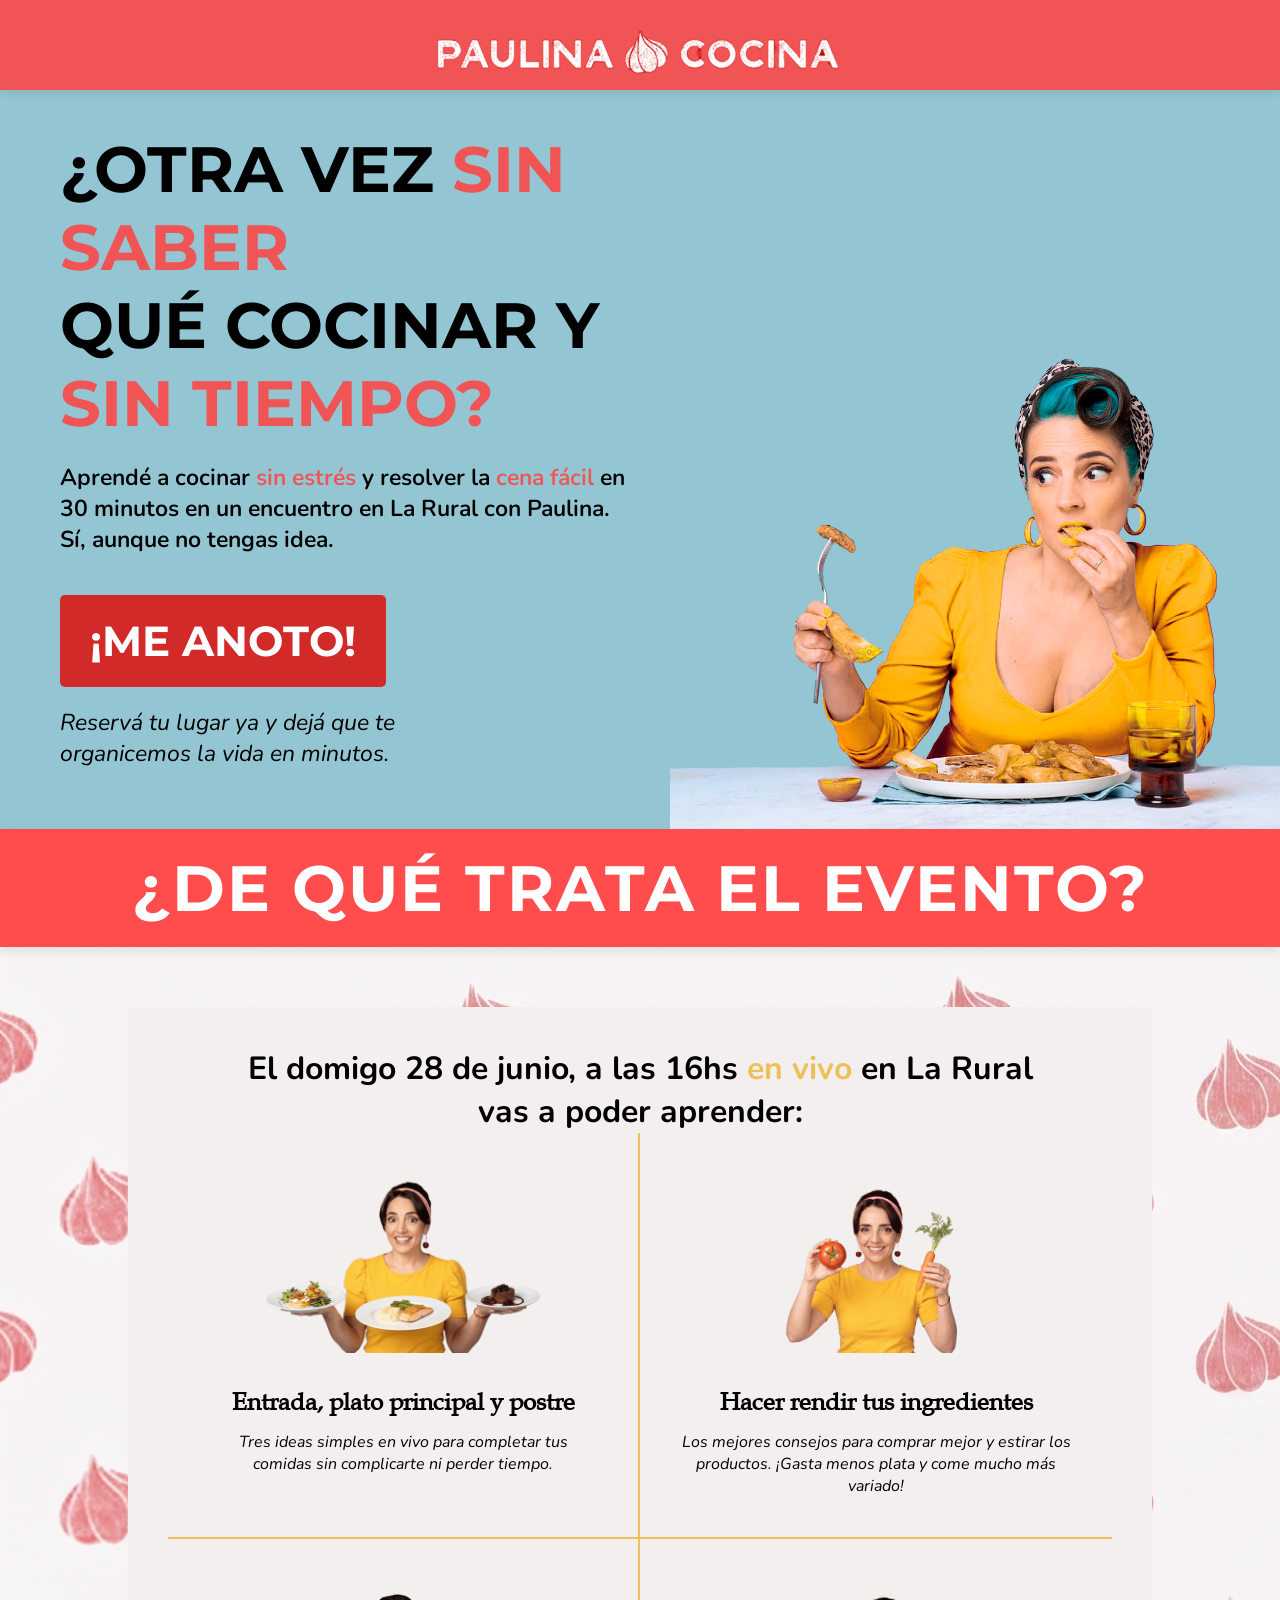
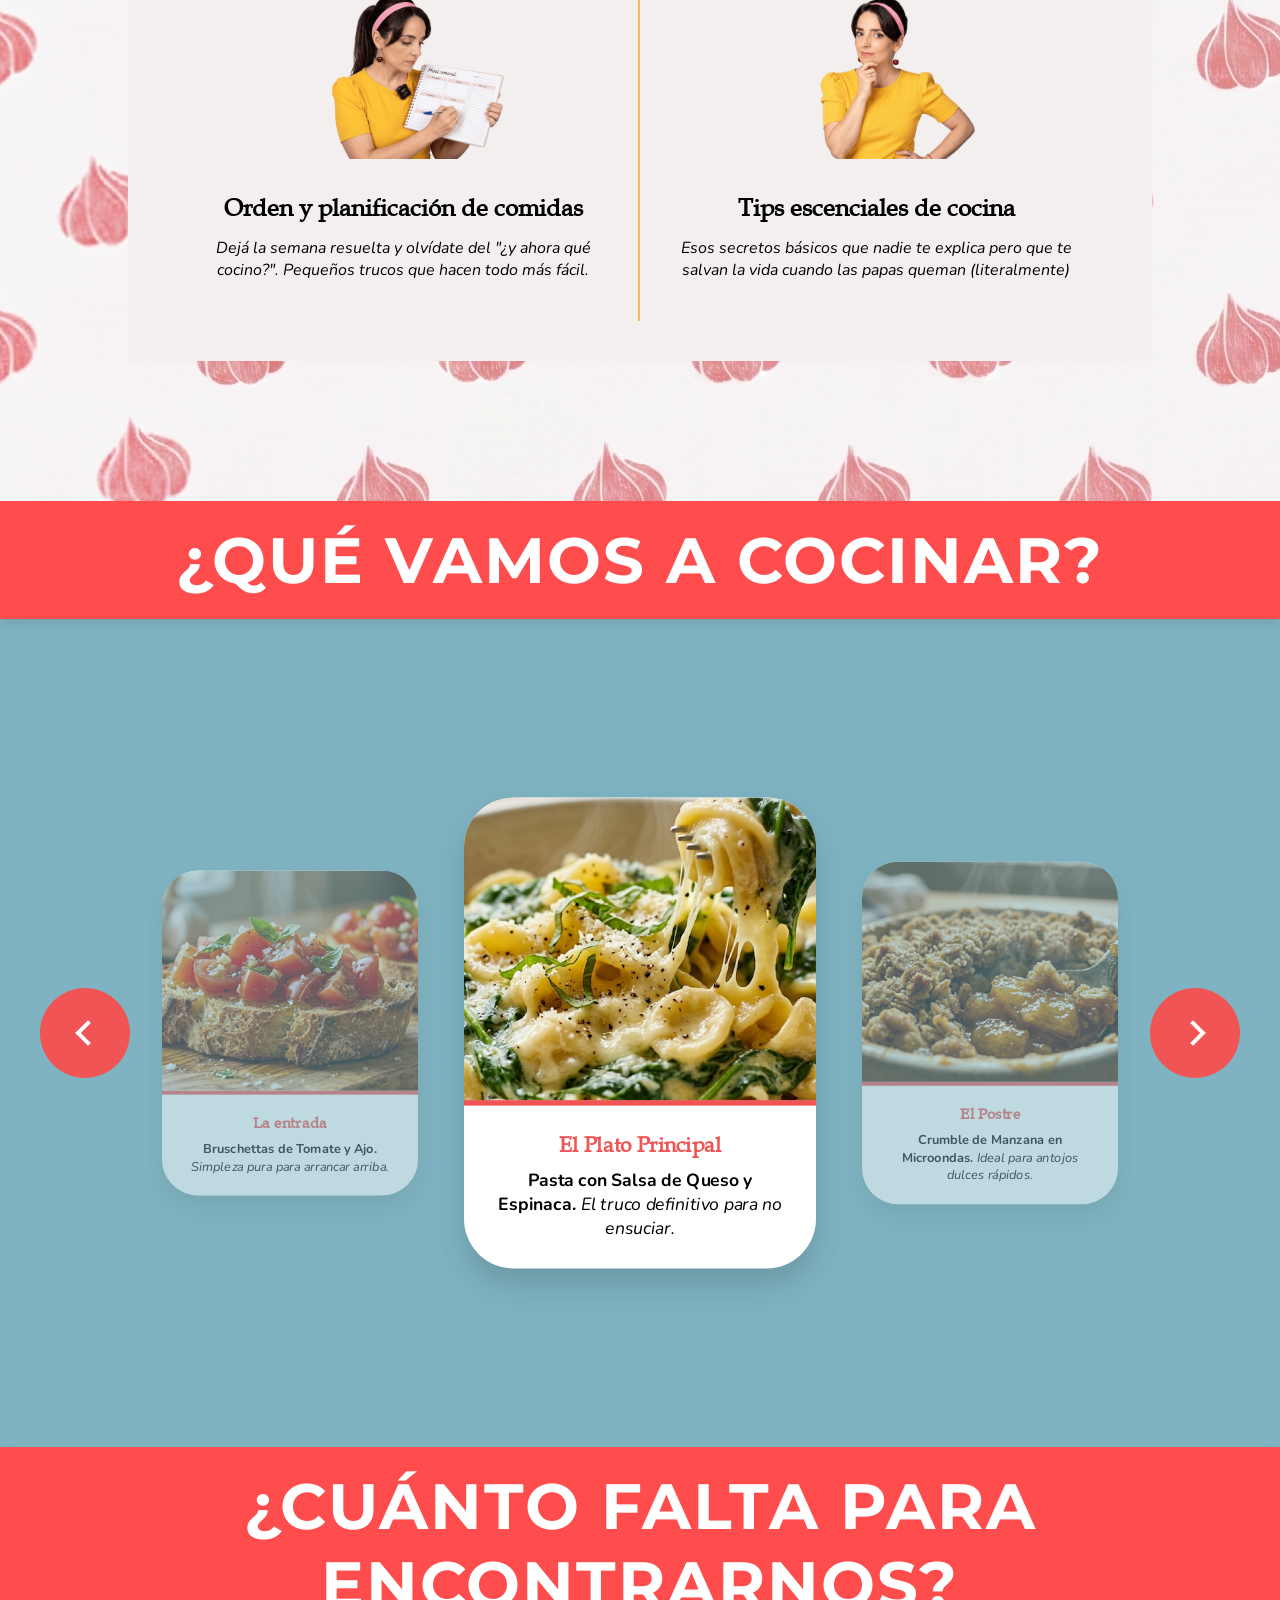
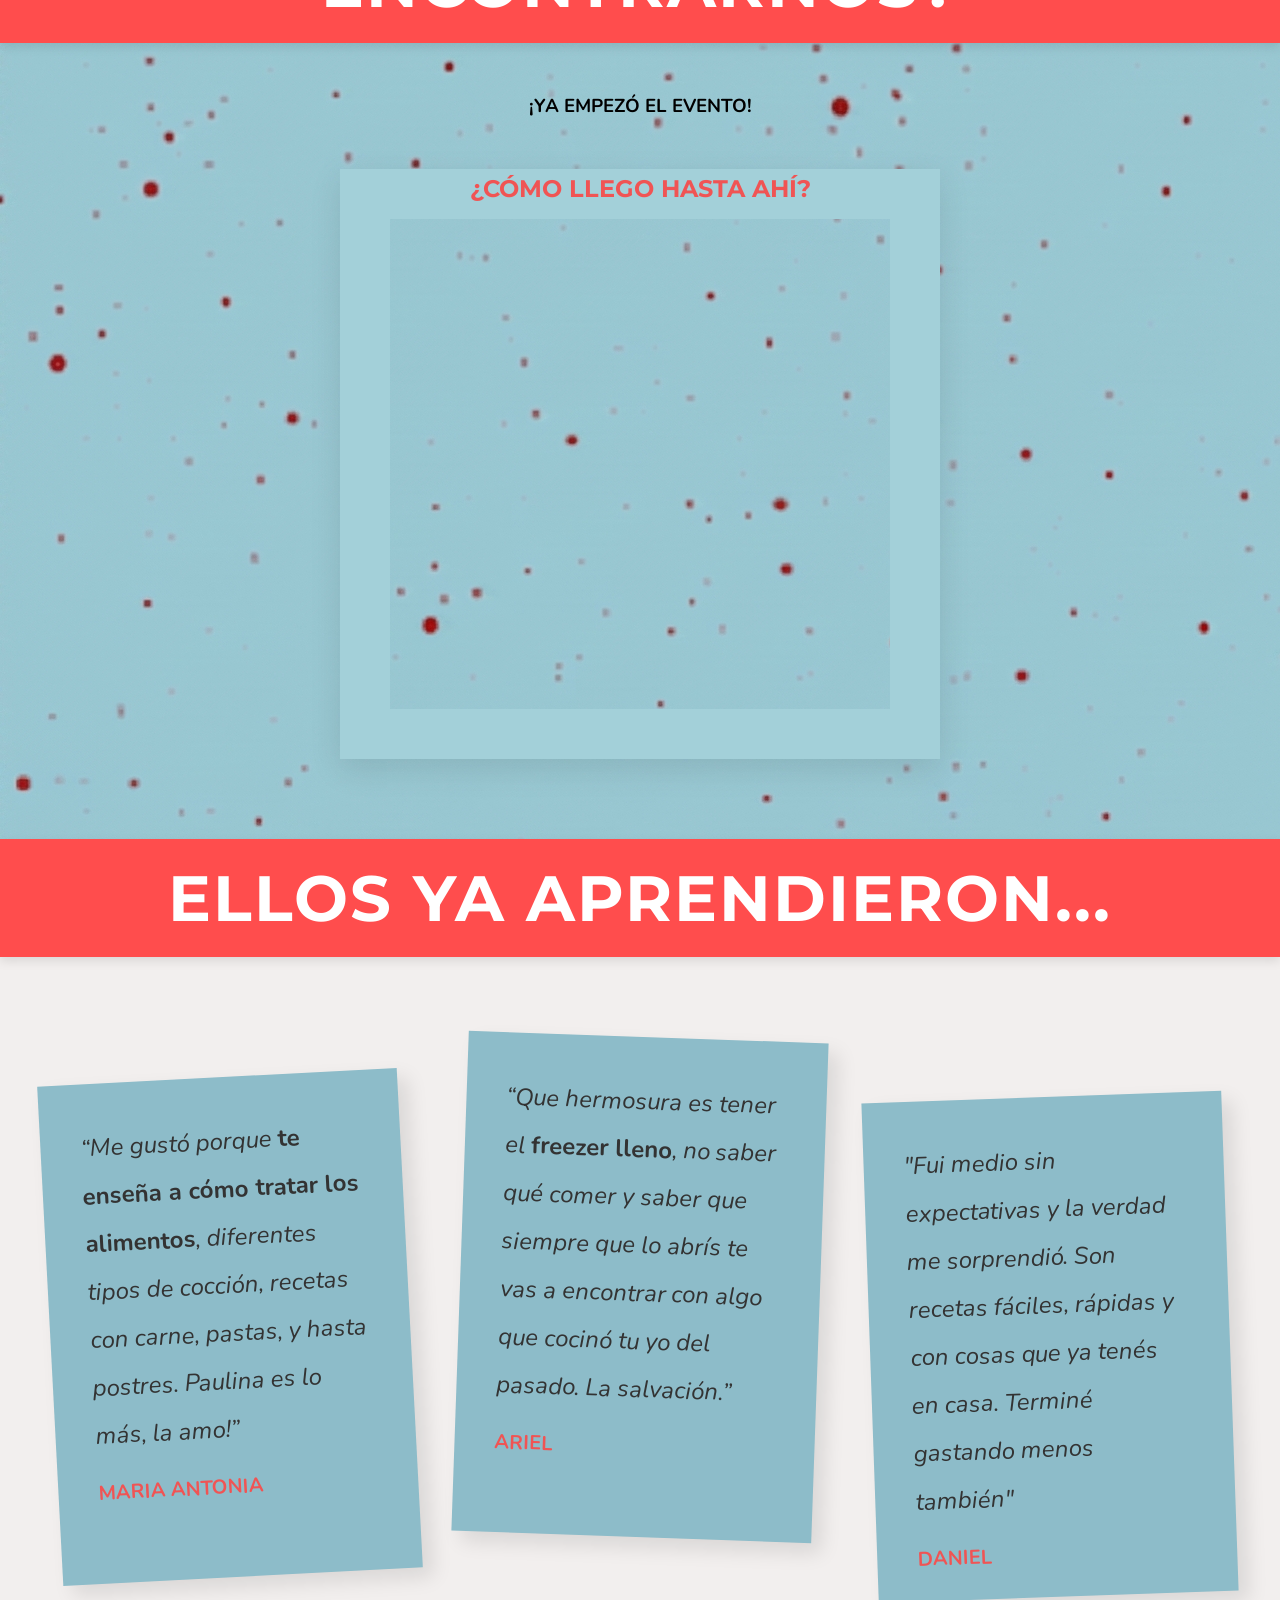
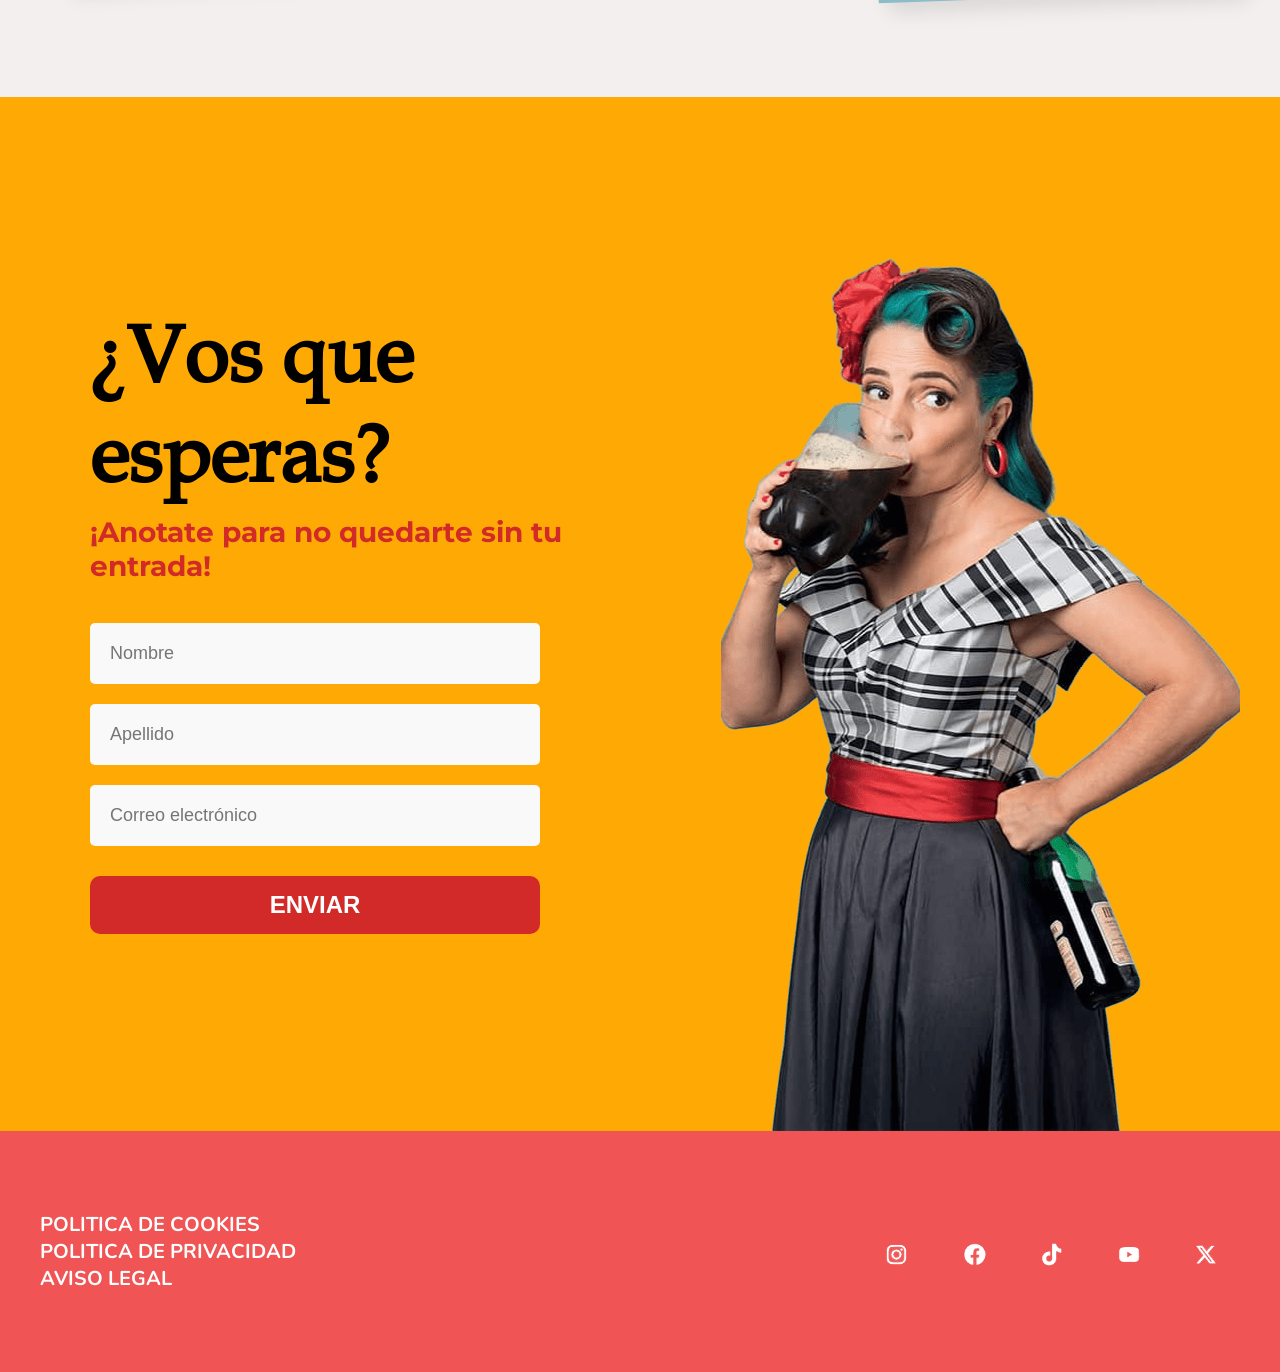
==== commit fefd0914: "Add files via upload" ====
--- a/index.html
+++ b/index.html
@@ -28,7 +28,7 @@
         <div>
             <h1>
     ¿OTRA VEZ <br class="solo-mobile"> <span class="textoresalta">SIN SABER</span>
-<br> QUE COCINAR Y <br>
+<br> QUÉ COCINAR Y <br>
     <span class="textoresalta">SIN TIEMPO?</span>
 </h1>
             <p class="texto-pc">
@@ -176,6 +176,7 @@
             </div>
 
             <div class="contenedor-mapa">
+              <h3>¿CÓMO LLEGO HASTA AHÍ?</h3>
                 <iframe
                     src="https://www.google.com/maps/embed?pb=!1m18!1m12!1m3!1d3285.013396754505!2d-58.42364207426082!3d-34.5785275729633!2m3!1f0!2f0!3f0!3m2!1i1024!2i768!4f13.1!3m3!1m2!1s0x95bcb59cd6452553%3A0x6b521307d135059a!2sLa%20Rural!5e0!3m2!1ses-419!2sar!4v1776716059352!5m2!1ses-419!2sar"
                     width="600" height="450" style="border:0;" allowfullscreen="" loading="lazy"
@@ -194,7 +195,7 @@
         <div class="contenedor-postits">
             <div class="postit">
                 <blockquote>
-                    <p>“Me gustó porque te enseña a cómo tratar los alimentos, diferentes tipos de cocción, recetas con
+                    <p>“Me gustó porque <span class="negrita"> te enseña a cómo tratar los alimentos</span>, diferentes tipos de cocción, recetas con
                         carne, pastas, y hasta postres. Paulina es lo más, la amo!”</p>
                 </blockquote>
                 <cite>MARIA ANTONIA</cite>
@@ -202,7 +203,7 @@
 
             <div class="postit">
                 <blockquote>
-                    <p>“Que hermosura es tener el freezer lleno, no saber qué comer y saber que siempre que lo abrís te
+                    <p>“Que hermosura es tener el <span class="negrita">freezer lleno</span>, no saber qué comer y saber que siempre que lo abrís te
                         vas a encontrar con algo que cocinó tu yo del pasado. La salvación.”</p>
                 </blockquote>
                 <cite>ARIEL</cite>
@@ -210,8 +211,8 @@
 
             <div class="postit">
                 <blockquote>
-                    <p>"Fui medio sin expectativas y la verdad me sorprendió. Son recetas fáciles, rápidas y con cosas
-                        que ya tenés en casa. Terminé gastando menos también"</p>
+                    <p>"Fui medio sin expectativas y la verdad me sorprendió. <span class="negrita"></span>Son recetas fáciles, rápidas y con cosas
+                        que ya tenés en casa. </span>Terminé gastando menos también"</p>
                 </blockquote>
                 <cite>DANIEL</cite>
             </div>
--- a/estilos.css
+++ b/estilos.css
@@ -9,7 +9,7 @@
     width: 100%;
 }
 @font-face {
-    font-family: 'Montserrat'; /* El nombre que vos elijas */
+    font-family: 'Montserrat'; 
     src: url('fuentes/Montserrat-VariableFont_wght.ttf/');}
 
   @font-face {  font-family: "Nunito";
@@ -42,7 +42,7 @@
     top: 0;
     z-index: 1000; 
     
-    /* Centrado logo */
+    /* CentraMOSS el logo */
     display: flex;
     justify-content: center;
     align-items: center;
@@ -82,6 +82,8 @@
 
 }
 
+
+
 .hero img {
     height: auto;
     width: 120%;
@@ -105,10 +107,12 @@
 .texto-mobile {
     display: none;
     font-weight: 650;
+    font-family: 'Nunito';
 }
 
 .texto-pc {
     font-weight: 650;
+    font-family: 'Nunito';
 }
 
 a {
@@ -124,8 +128,8 @@
 }
 
 .cta {
-    margin-left: 0;   /* Cambiado de 40px a 0 */
-    margin-right: 0;  /* Cambiado de 40px a 0 */
+    margin-left: 0;   
+    margin-right: 0;  
     text-align: left; /* Asegura que el contenido interno se alinee a la izquierda */
     transform: translateY(-40px); 
 }
@@ -140,6 +144,7 @@
 .sub-boton {
     font-size: 24px;
     padding: 0px 0px 50px 0px;
+    font-family: 'Nunito';
   
 }
 
@@ -239,7 +244,9 @@
         font-size: 24px;
     }
 
-
+.card p{
+    font-family: 'Nunito';
+}
 
 
      /*--------------------------------SECCION DE QUE VAMOS A COCINAR ------------------*/
@@ -249,14 +256,14 @@
     }
 
   .contenedor-carrusel {
-        position: relative; /* Clave para mover las flechas */
+        position: relative;
         display: flex;
         align-items: center;
         justify-content: center;
         width: 100%;
-        max-width: 1200px; /* Ajusta según tu diseño */
+        max-width: 1200px; 
         margin: 50px auto;
-        padding: 150px 80px; /* Creamos un colchón de espacio para las flechas */
+        padding: 150px 80px; /
     }
 
     .ventana-carrusel {
@@ -284,14 +291,14 @@
         transform: scale(0.8);
     }
 
-    /* La clase que pondrá el JS */
+  
     .tarjeta.activa {
         opacity: 1;
         transform: scale(1.1);
         z-index: 5;
     }
 
-    /* Flechas (Tus estilos de dibujo) */
+    /* Flechas */
     .flecha {
         background-color: #f05454;
         border: none;
@@ -396,10 +403,19 @@
 
     /* --- ESTILO DEL MAPA --- */
     .contenedor-mapa {
-        border: 10px solid #a3d0d9; /* Borde celeste clarito */
+        border: 50px solid #a3d0d9; /* Borde celeste clarito */
         box-shadow: 0 10px 30px rgba(0,0,0,0.1);
         line-height: 0; /* Quita espacio extra abajo */
     }
+   .contenedor-mapa h3 {
+    position: relative;
+    font-size: 24px;
+    font-family: 'Montserrat';
+    color: #f05454;
+    margin-top: -30px;
+    padding-bottom: 20px; 
+}
+    
 
     .contenedor-mapa iframe {
         width: 500px; /* Ancho en PC */
@@ -528,7 +544,7 @@
     display: flex;
     flex-direction: column; /* Apila los inputs uno abajo del otro */
     gap: 20px; /* Espacio entre campos */
-    max-width: 450px; /* Para que no sean infinitamente largos */
+    max-width: 450px; /* Para que no sean  largos */
 }
 
 .formulario-final input {
@@ -599,14 +615,14 @@
 .footer-redes img {
     height: 50px; /* Tamaño de los iconos */
     width: auto;
-    filter: brightness(0) invert(1); /* Opcional: pone los logos en blanco si son oscuros */
+    filter: brightness(0) invert(1); 
 }
 .footer-redes img:hover {
     transform: scale(1.2); /* Efecto de agrandado al pasar el mouse */
 }
 
 .boton:hover {
-    background-color: white; /* Un rojo más oscuro */
+    background-color: white;
 color: #a51f1f;
 border: #D22929;
     transform: scale(1.05);    
@@ -614,7 +630,7 @@
 }
 
 .boton-enviar:hover {
- background-color: white; /* Un rojo más oscuro */
+ background-color: white; 
 color: #a51f1f;
     box-shadow: 0 5px 15px rgba(210, 41, 41, 0.4); /* Brillo rojo abajo */
 }
@@ -699,15 +715,15 @@
     header {
         height: 60px; /* más bajito */
         padding: 0 15px;
-        justify-content: flex-start; /* 👈 clave: lo lleva a la izquierda */
+        justify-content: flex-start; /*  lo lleva a la izquierda */
     }
 
     header img {
-        height: 25px; /* achicás el logo */
+        height: 25px; /* achic el logo */
     }
 
     header h1 {
-        font-size: 16px; /* si es texto en vez de img */
+        font-size: 16px;
         letter-spacing: 1px;
     }
 
@@ -937,6 +953,7 @@
     .contenedor-mapa {
         width: 95% !important;
         border-width: 5px !important; /* Borde más fino para el celu */
+        margin-top: 32px;
     }
 
     .contenedor-mapa iframe {
@@ -1143,7 +1160,7 @@
     
 
 footer {
-        padding: 40px 20px !important;
+        padding: 0px 20px !important;
     }
 
   .footer-contenido {
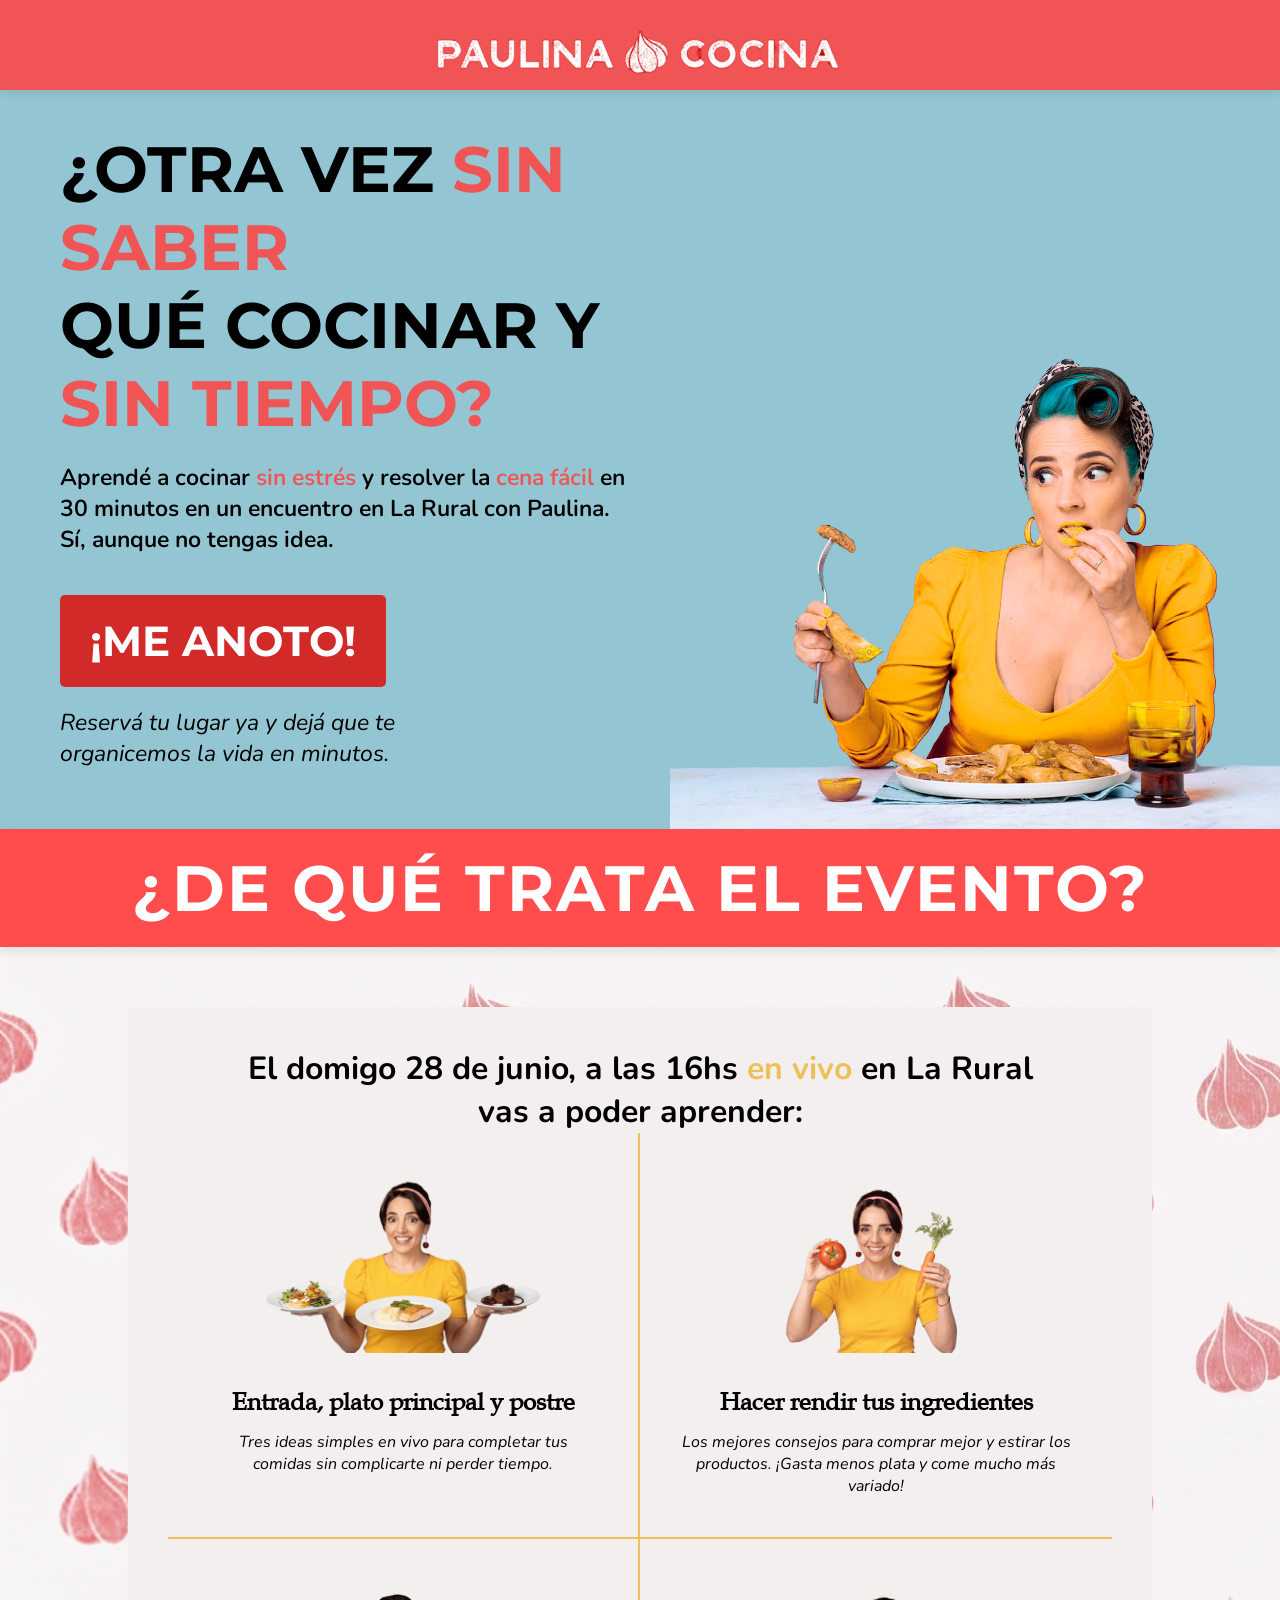
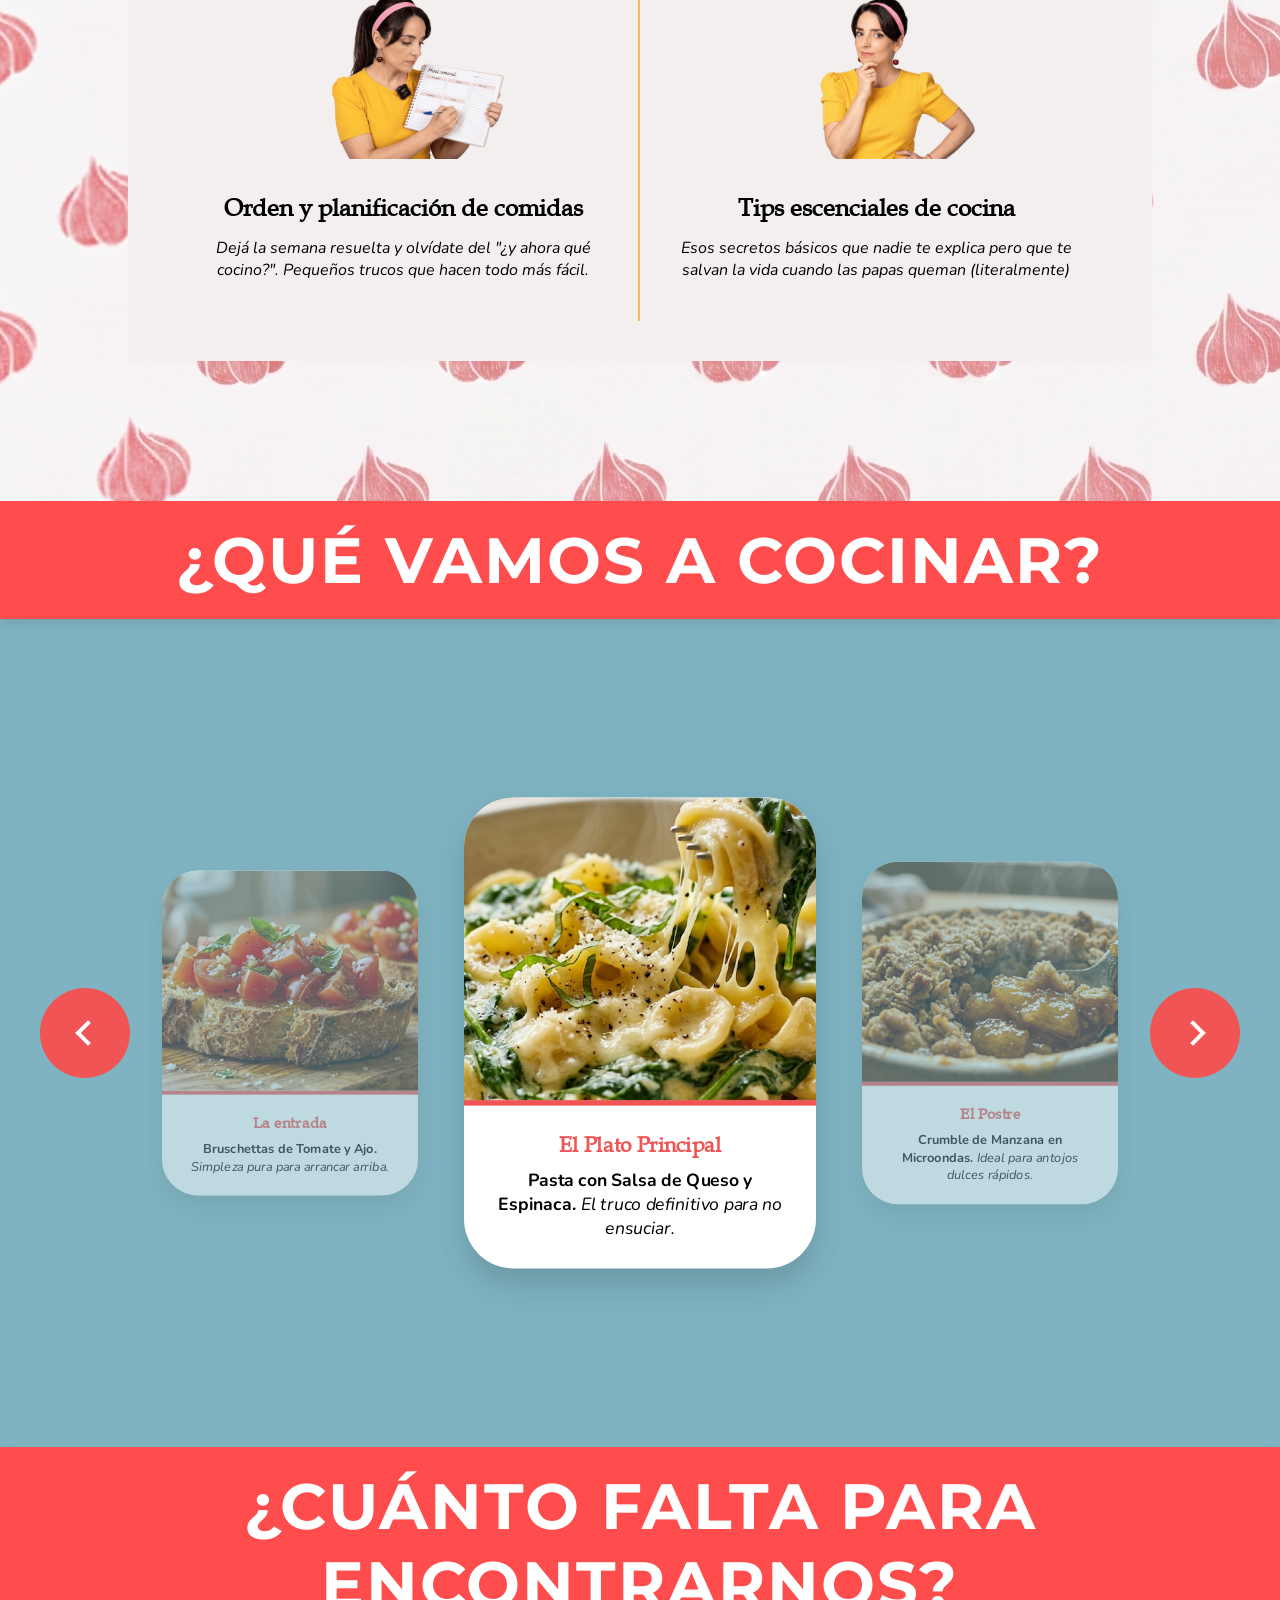
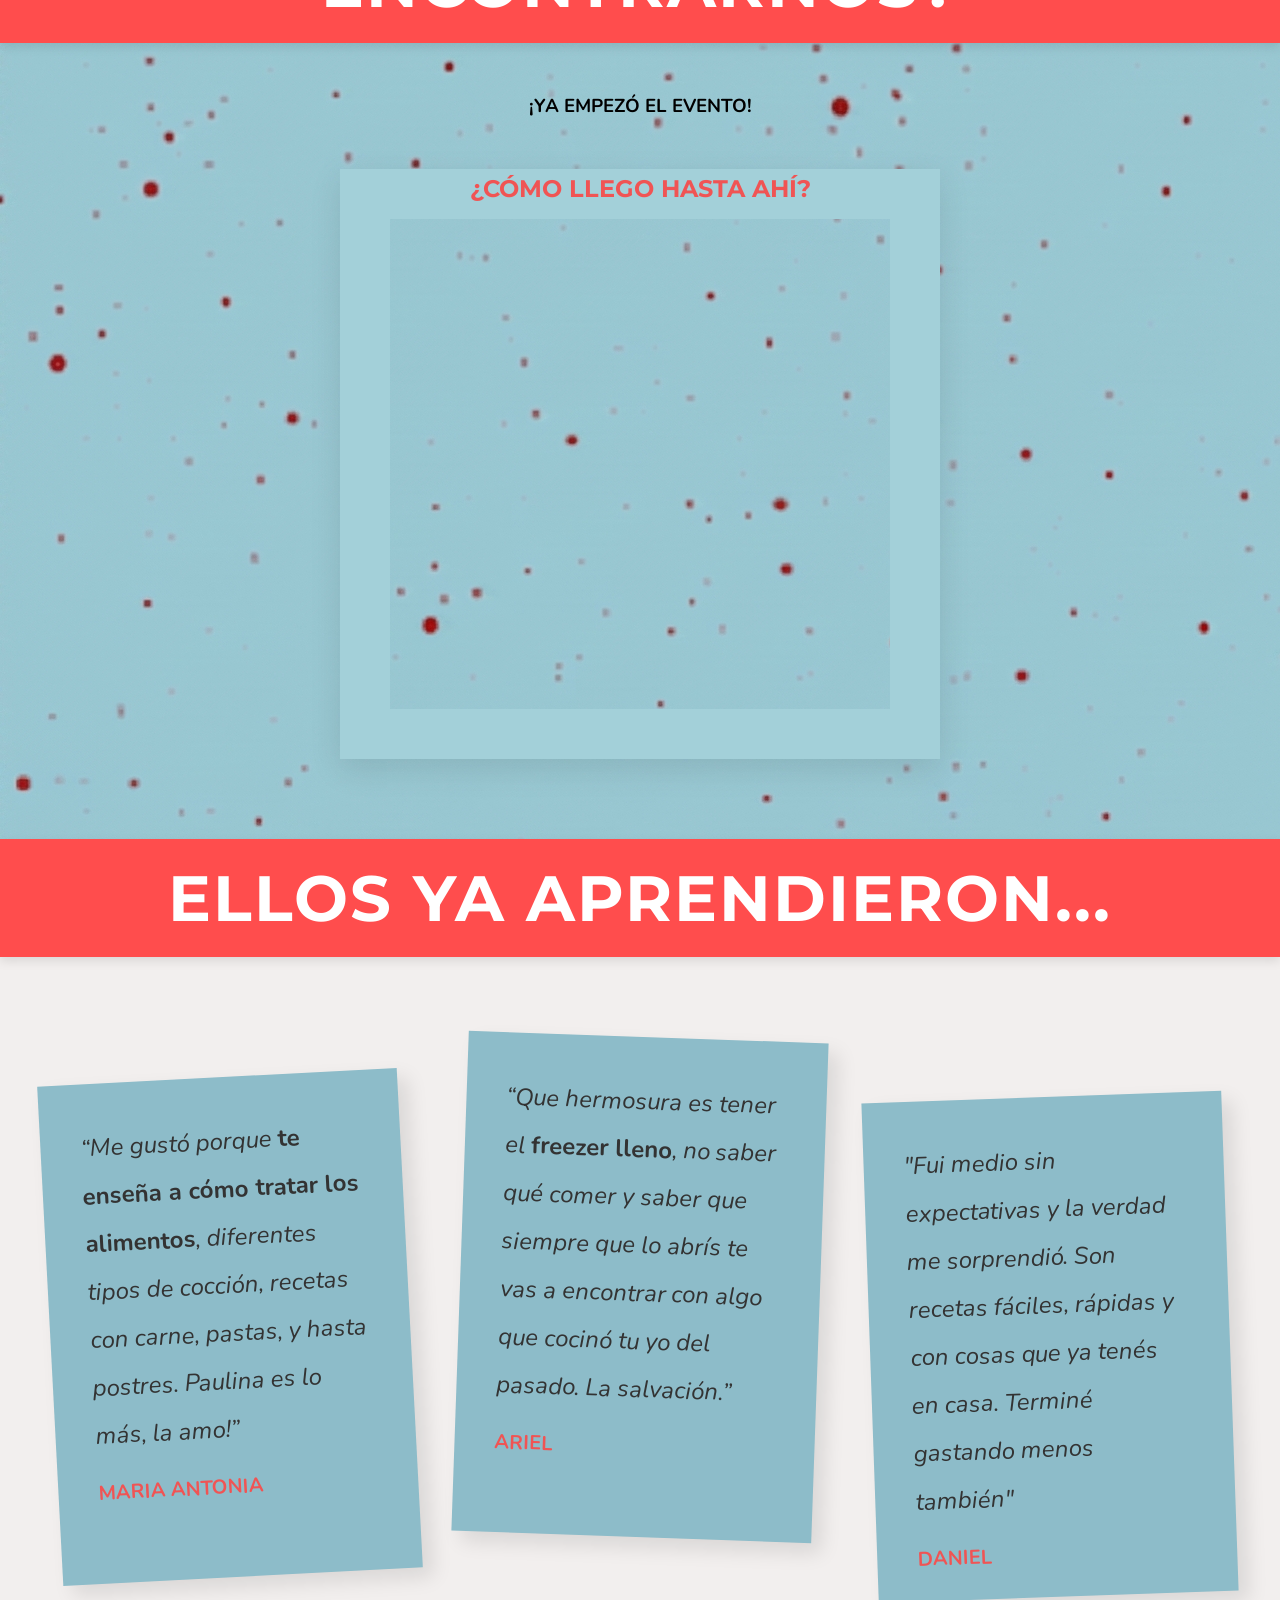
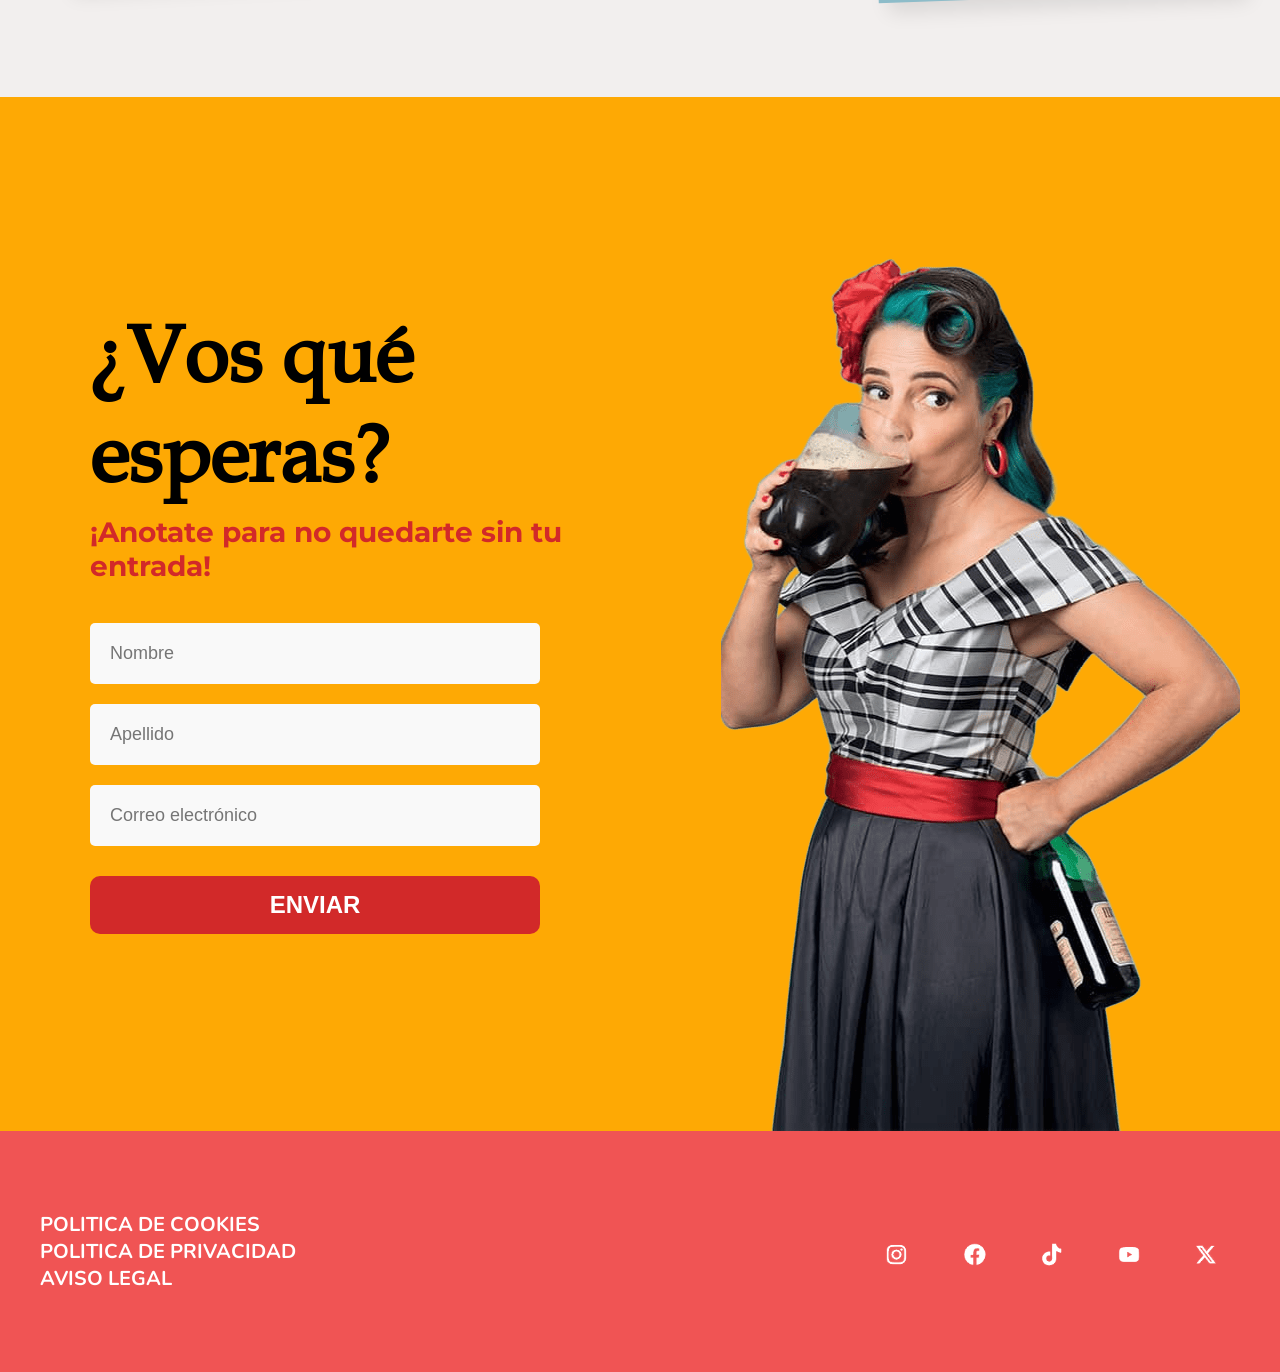
==== commit 7bf92cb9: "Add files via upload" ====
--- a/index.html
+++ b/index.html
@@ -226,7 +226,7 @@
     <section class="final" id="formulario">
         <div class="contenedor-columnas">
             <div class="columna-izquierda">
-                <h2 class="titulo-final">¿Vos que esperas?</h2>
+                <h2 class="titulo-final">¿Vos qué esperas?</h2>
                 <p class="subtitulo-final">¡Anotate para no quedarte sin tu entrada!</p>
 
                 <form class="formulario-final">
